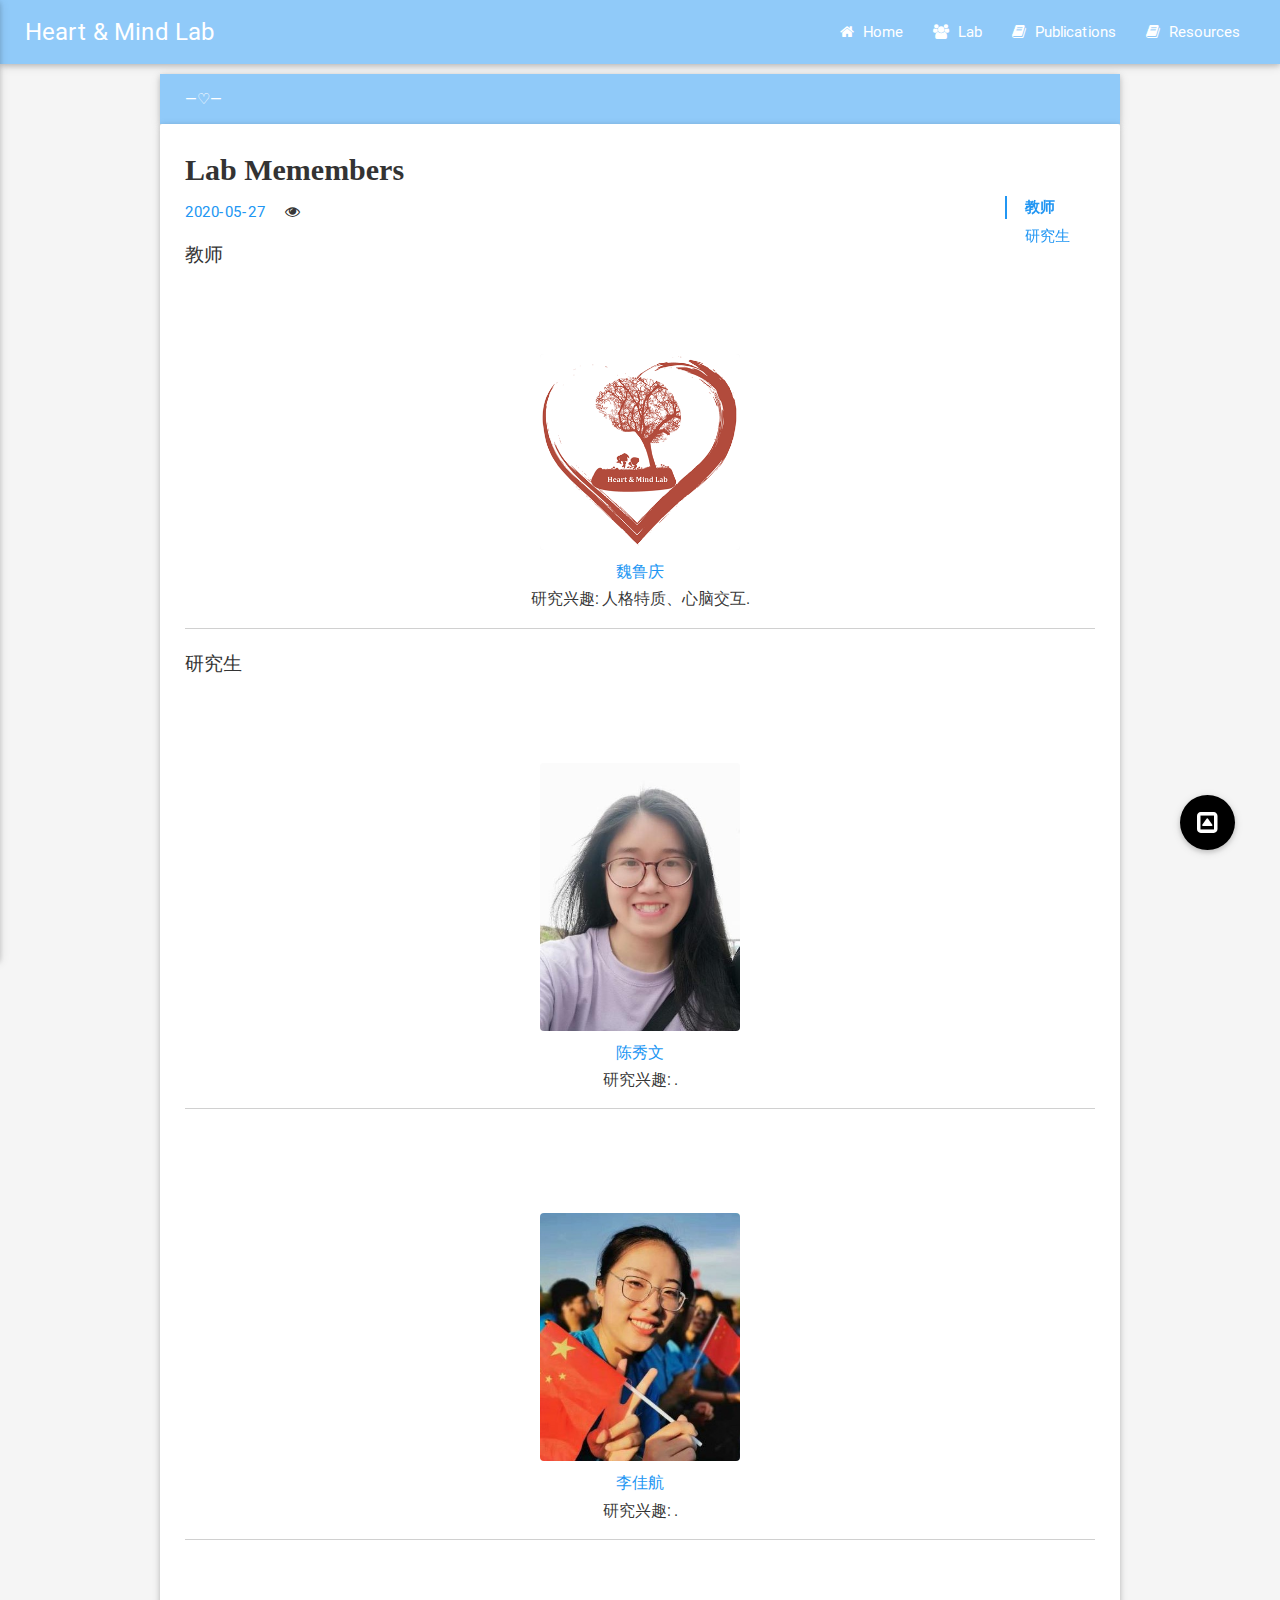
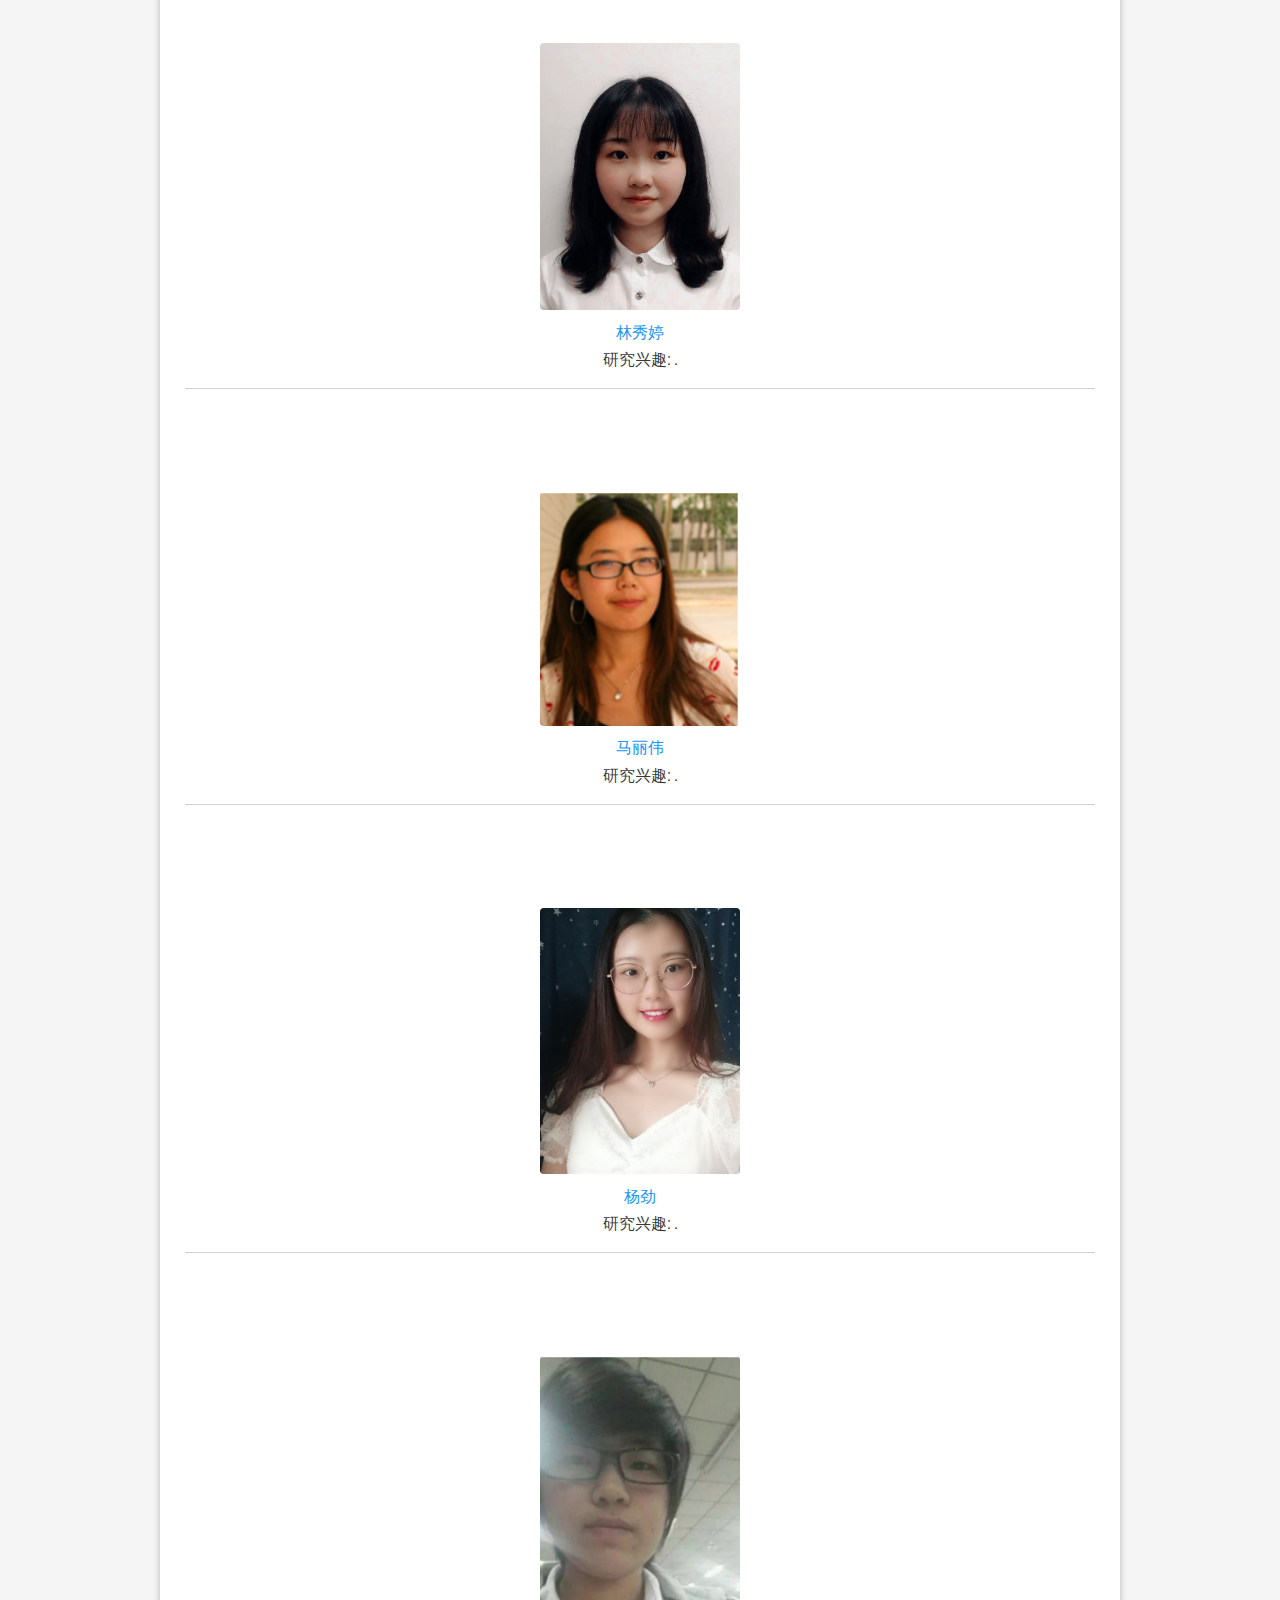
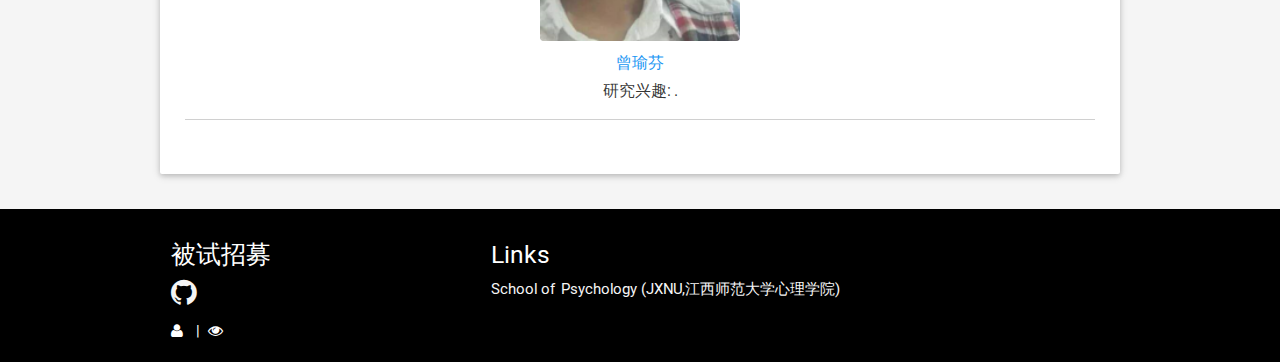
==== Lab/index.html @ 05cbef1d "Site updated: 2020-05-27 17:45:46" ====
<!DOCTYPE HTML>
<html>
<head><meta name="generator" content="Hexo 3.8.0">
    <meta charset="utf-8">
    <meta http-equiv="X-UA-Compatible" content="chrome=1">
    <meta name="viewport" content="width=device-width, initial-scale=1, maximum-scale=1, user-scalable=no">

    

    <title>Lab Memembers | Brain–Heart Interaction</title>
    <meta name="author" content="Luqing Wei">
    
    <meta name="description" content="JXNU">
    
    
  <meta name="viewport" content="width=device-width, initial-scale=1, maximum-scale=1">

    <meta property="og:title" content="Lab Memembers">
    <meta property="og:site_name" content="Heart &amp; Mind Lab">

    
    <meta property="og:image" content="">
    

    <link rel="icon" type="image/png" href="/favicon.png">
    <link rel="alternate" href="/atom.xml" title="Heart &amp; Mind Lab" type="application/atom+xml">
    <link rel="stylesheet" href="/css/lib/materialize.min.css">
    <link rel="stylesheet" href="/css/lib/font-awesome.min.css">
    <link rel="stylesheet" href="/css/style.css" media="screen" type="text/css">

    
        <link rel="stylesheet" href="/css/lib/prettify-tomorrow-night-eighties.css" type="text/css">
    
    <!--[if lt IE 9]><script src="//html5shiv.googlecode.com/svn/trunk/html5.js"></script><![endif]-->
</head>
</html>

<body>
    <img src="/weixin_favicon.png" style="position: absolute; left: -9999px; opacity: 0; filter: alpha(opacity=0);">

    <nav class="blue lighten-3">
    <div class="nav-wrapper">
        <a href="#" data-activates="main-menu" class="button-collapse">
            <i class="fa fa-navicon"></i>
        </a>
        <div class="">
            <a href="/" class="brand-logo hide-on-med-and-down">Heart &amp; Mind Lab</a>
            <ul class="right hide-on-med-and-down">
                
                    <li>
                        <a class="menu-home " href="/">
                            <i class="fa fa-home "></i>
                            
                            Home
                        </a>
                    </li>
                
                    <li>
                        <a class="menu-Lab " href="/Lab">
                            <i class="fa fa-users "></i>
                            
                            Lab
                        </a>
                    </li>
                
                    <li>
                        <a class="menu-Publications " href="/Publications">
                            <i class="fa fa-book "></i>
                            
                            Publications
                        </a>
                    </li>
                
                    <li>
                        <a class="menu-Resources " href="/Resources">
                            <i class="fa fa-book "></i>
                            
                            Resources
                        </a>
                    </li>
                
            </ul>
            <div>
    <ul class="side-nav black darken-1" id="main-menu">
        
        <li class="side-user">
            <div class="row">
                <div class="col s4 no-padding">
                    <img class="avatar-image circle responsive-img" src="/images/heartmindlab2.png" alt="User Avatar">
                </div>
                <div class="info col s8 valign-wrapper no-padding">
                    <div class="valign">
                        <p class="name">Luqing Wei</p>
                        <p class="desc">Ph.D.</p>
                    </div>
                </div>
            </div>
        </li>
        

        
            <li class="no-padding">
                <a class="waves-effect menu-home " href="/">
                    <i class="fa fa-home "></i>
                    
                    Home
                </a>
            </li>
        
            <li class="no-padding">
                <a class="waves-effect menu-Lab " href="/Lab">
                    <i class="fa fa-users "></i>
                    
                    Lab
                </a>
            </li>
        
            <li class="no-padding">
                <a class="waves-effect menu-Publications " href="/Publications">
                    <i class="fa fa-book "></i>
                    
                    Publications
                </a>
            </li>
        
            <li class="no-padding">
                <a class="waves-effect menu-Resources " href="/Resources">
                    <i class="fa fa-book "></i>
                    
                    Resources
                </a>
            </li>
        
    </ul>

    <ul class="side-nav black darken-1" id="category-menu">
    

            

    </ul>
</div>

        </div>
    </div>
</nav>

<div id="search" class="modal search-modal">
    <div class="row">
        <div class="input-field col s12">
              <input id="search-input" type="text">
              <label for="search-input">Search</label>
        </div>

    </div>
    <div id="search-result" class="search-result col s12">

    </div>
</div>


    <main>
        <div class="container main-container">
    <nav class="page-nav hide-on-small-only">
    <div class="nav-wrapper blue lighten-3">
        <span class="breadcrumb">—♡—</span>
        
            

        

        
    </div>
</nav>

<article>
    <div class="card">
        <div class="card-content">
            

            <div class="article-title">
                
    
        <h1>Lab Memembers</h1>
    


            </div>
            <time class="blue-link-context" datetime="2020-05-27T09:44:11.994Z"><a href="/Lab/index.html">2020-05-27</a></time>

            <span id="busuanzi_container_page_pv" class="read-times-container">
    <i class="fa fa-eye"></i>
    <span id="busuanzi_value_page_pv"></span>
</span>

            

            <div class="toc blue-link-context hide-on-med-and-down">
    <ol class="section table-of-contents"><li class="section table-of-contents-item section table-of-contents-level-3"><a class="section table-of-contents-link" href="#教师"><span class="section table-of-contents-text">教师</span></a></li><li class="section table-of-contents-item section table-of-contents-level-3"><a class="section table-of-contents-link" href="#研究生"><span class="section table-of-contents-text">研究生</span></a></li></ol>
</div>


            <div class="entry blue-link-context">
                <h3 id="教师"><a href="#教师" class="headerlink" title="教师"></a>教师</h3><table cellpadding="110" width="110"><br>        <td bgcolor="#FFFFFF"><center><img src="/images/heartmindlab2.png" width="200px" hspace="0" hight="0"><a href="/Lab/LuqingWei.html">魏鲁庆</a><br>研究兴趣: 人格特质、心脑交互. </center>         </td><br></table>

<h3 id="研究生"><a href="#研究生" class="headerlink" title="研究生"></a>研究生</h3><table><br>        <td bgcolor="#FFFFFF"><center><img src="/images/XiuwenChen.jpg" width="200px" hspace="0" hight="1"><a href="/Lab/XiuwenChen.html">陈秀文</a><br>研究兴趣: . </center>         </td><br></table>

<table><br>        <td bgcolor="#FFFFFF"><center><img src="/images/JiahangLi.jpg" width="200px"><a href="/Lab/JiahangLi.html">李佳航</a><br>研究兴趣: .  </center>   </td><br></table>


<table><br>        <td bgcolor="#FFFFFF"><center><img src="/images/XiutingLin.jpg" width="200px"><a href="/Lab/XiutingLin.html">林秀婷</a><br>研究兴趣: .   </center>   </td><br></table>


<table><br>        <td bgcolor="#FFFFFF"><center><img src="/images/LiweiMa.png" width="200px"><a href="/Lab/LiweiMa.html">马丽伟</a><br>研究兴趣: .  </center>   </td><br></table>


<table><br>        <td bgcolor="#FFFFFF"><center><img src="/images/JingYang.jpg" width="200px"><a href="/Lab/JingYang.html">杨劲</a><br>研究兴趣: .  </center>   </td><br></table>




<table><br>        <td bgcolor="#FFFFFF"><center><img src="/images/YufenZeng.png" width="200px"><a href="/Lab/YufenZeng.html">曾瑜芬</a><br>研究兴趣: .  </center>   </td><br></table>


<style> 
img {border:0px; margin:0px 0px; padding:0px 0px;} 
</style> 


                



            </div>
			
        </div>
    </div>
</article>






</div>

        <div class="fixed-action-btn float-sitemap">
    <a class="btn-floating btn-large black">
      <i class="fa fa-caret-square-o-up"></i>
    </a>
    <ul>
      <li><a class="btn-return-top btn-floating waves-effect blue" title="Return to top"><i class="fa fa-arrow-circle-o-up"></i></a></li>
      <li><a class="btn-floating waves-effect button-collapse grey darken-1" data-activates="main-menu" title="menu"><i class="fa fa-navicon"></i></a></li>
    </ul>
  </div>

    </main>
    <footer class="page-footer black darken-1">
    
    <div class="container">
        <div class="row">
            
            <div class="social-group col m4 s12">
                <h5 class="white-text">被试招募</h5>
                
                    <a class="social-link" href="https://github.com/heartmindlab" target="_blank">
                        <i class="fa fa-2x fa-github"></i>
                    </a>
                
                <div class="site-visitors-container white-text">
                    <span>
                        <i class="fa fa-user"></i>
                        <span class="busuanzi-value" id="busuanzi_value_site_uv"></span>
                    </span>
                    <span>&nbsp;|&nbsp;</span>
                    <span>
                        <i class="fa fa-eye"></i>
                        <span class="busuanzi-value" id="busuanzi_value_site_pv"></span>
                    </span>
                </div>
            </div>
            

            
            <div class="col m8 s12">
                <h5 class="white-text">Links</h5>
                
                    <a class="social-link" href="http://psych.jxnu.edu.cn" target="_blank">School of Psychology (JXNU,江西师范大学心理学院)</a>
                
            </div>
            
        </div>
    </div>
    

</footer>

    <noscript>
    <div class="noscript">
        <p class="center-align">当前网速较慢或者你使用的浏览器不支持博客特定功能，请尝试刷新或换用Chrome、Firefox等现代浏览器</p>
    </div>
</noscript>
<div class="noscript">
    <p class="center-align">当前网速较慢或者你使用的浏览器不支持博客特定功能，请尝试刷新或换用Chrome、Firefox等现代浏览器</p>
</div>


<script src="/js/jquery.min.js"></script>
<script src="/js/materialize.min.js"></script>
<script async src="//dn-lbstatics.qbox.me/busuanzi/2.3/busuanzi.pure.mini.js">
</script>

<script>
    (function($) {
        $(document).ready(function() {
            // 隐藏禁用javascript（针对微信内置浏览器）的提示
            $('.noscript').hide();

            // 图片缩放效果
            var $imgs = $('img').not('.slider-image').not('.avatar-image').not('.carousel-image').not('.card-cover-image').not('.qrcode');

            // 给图片加上点击放大效果（materialbox插件）
            $imgs.addClass('materialboxed').each(function(i, el) {
                $(this).attr('data-caption', $(this).attr('alt') || ' ');
            }).materialbox();

            // 优化表格的显示
            $('table').each(function() {
                var $table = $(this);
                // 除去多行代码的情况
                if ($table.find('pre').length == 0) {
                    $table.addClass('responsive-table striped bordered');
                }
            });

            // 首页幻灯片
            $('.slider').slider({indicators: true, full_width: true, interval: 8000});

            $(".button-collapse").sideNav();
            $(".category-menu").sideNav();

            // 针对gallery post
            $('.carousel').carousel({full_width: true});
            $('.carousel-control.prev').click(function() {
                $('.carousel').carousel('prev');
            });
            $('.carousel-control.next').click(function() {
                $('.carousel').carousel('next');
            });

            // 文章目录
            $('article').not('.simple-article').find('h1').add('h2').add('h3').add('h4').add('h5').add('h6').scrollSpy();

            // 目录随屏幕滚动（防止目录过长越过footer）
            var $toc = $('.toc');
            var scrollTargetTop = 0;
            $(window).scroll(function() {
                var $activeLink = $toc.find('a.active.section');
                if ($(window).scrollTop() < 100) {
                    scrollTargetTop = 0;
                } else {
                    if ($activeLink[0]) {
                        scrollTargetTop = $activeLink.offset().top - $toc.offset().top;
                    }
                }
                $toc.css('top', '-' + scrollTargetTop + 'px');
            });

            // 修正文章目录的left-border颜色
            var color = $('.table-of-contents-text').css('color');
            $('.table-of-contents-link').css('border-left-color', color);

            // 针对移动端做的优化：FAB按钮点击一下收回
            if (/Android|webOS|iPhone|iPad|iPod|BlackBerry|IEMobile|Opera Mini/i.test(navigator.userAgent)) {
                $('.fixed-action-btn').addClass('click-to-toggle');
            }
            // 回到顶部
            $('.btn-return-top').click(function() {
                $('body, html').animate({
                    scrollTop: 0
                }, 500);
            });

            // 重置读书页面的Tab标签页的颜色
            $('li.tab a').hover(function() {
                $(this).toggleClass('text-lighten-4');
            });
            $('.indicator').addClass('yellow lighten-2');

            

            // 搜索功能
            $('.modal-trigger').leanModal({
                // 打开搜索框时自动聚焦
                ready: function() {
                    if ($('#search').is(":visible")) {
                        $('#search-input').focus();
                    }
                }
            });
            var searchXml = "search.xml";
            if (searchXml.length == 0) {
             	searchXml = "search.xml";
            }
            var searchPath = "/" + searchXml;
            initSearch(searchPath, 'search-input', 'search-result');
        });

        // 初始化搜索与匹配函数
        var initSearch = function(path, search_id, content_id) {
            'use strict';
            $.ajax({
                url: path,
                dataType: "xml",
                success: function(xmlResponse) {
                    // get the contents from search data
                    var datas = $("entry", xmlResponse).map(function() {
                        return {
                            title: $("title", this).text(),
                            content: $("content", this).text(),
                            url: $("url", this).text()
                        };
                    }).get();
                    var $input = document.getElementById(search_id);
                    var $resultContent = document.getElementById(content_id);
                    $input.addEventListener('input', function() {
                        var str = '<ul class=\"search-result-list\">';
                        var keywords = this.value.trim().toLowerCase().split(/[\s\-]+/);
                        $resultContent.innerHTML = "";
                        if (this.value.trim().length <= 0) {
                            return;
                        }
                        // perform local searching
                        datas.forEach(function(data) {
                            var isMatch = true;
                            var content_index = [];
                            var data_title = data.title.trim().toLowerCase();
                            var data_content = data.content.trim().replace(/<[^>]+>/g, "").toLowerCase();
                            var data_url = data.url;
                            var index_title = -1;
                            var index_content = -1;
                            var first_occur = -1;
                            // only match artiles with not empty titles and contents
                            if (data_title != '' && data_content != '') {
                                keywords.forEach(function(keyword, i) {
                                    index_title = data_title.indexOf(keyword);
                                    index_content = data_content.indexOf(keyword);
                                    if (index_title < 0 && index_content < 0) {
                                        isMatch = false;
                                    } else {
                                        if (index_content < 0) {
                                            index_content = 0;
                                        }
                                        if (i == 0) {
                                            first_occur = index_content;
                                        }
                                    }
                                });
                            }
                            // show search results
                            if (isMatch) {
                                keywords.forEach(function(keyword) {
                                    var regS = new RegExp(keyword, "gi");
                                    data_title = data_title.replace(regS, "<span class=\"search-keyword blue lighten-2\">" + keyword + "</span>");
                                });

                                str += "<li><a href='" + data_url + "' class='search-result-title'>" + data_title + "</a>";
                                var content = data.content.trim().replace(/<[^>]+>/g, "");
                                if (first_occur >= 0) {
                                    // cut out 100 characters
                                    var start = first_occur - 20;
                                    var end = first_occur + 80;
                                    if (start < 0) {
                                        start = 0;
                                    }
                                    if (start == 0) {
                                        end = 100;
                                    }
                                    if (end > content.length) {
                                        end = content.length;
                                    }
                                    var match_content = content.substring(start, end);
                                    // highlight all keywords
                                    keywords.forEach(function(keyword) {
                                        var regS = new RegExp(keyword, "gi");
                                        match_content = match_content.replace(regS, "<span class=\"search-keyword blue lighten-2\">" + keyword + "</span>");
                                    });

                                    str += "<p class=\"search-result\">..." + match_content + "...</p>"
                                }
                                str += "</li>";
                            }
                        });
                        str += "</ul>";
                        $resultContent.innerHTML = str;
                    });
                }
            });
        }
    })(jQuery);
</script>


<script src="/js/prettify.js"></script>
<script type="text/javascript">
    $(document).ready(function() {
        $("pre").addClass("prettyprint");
        prettyPrint();
    });
</script>






<script type="text/x-mathjax-config">
MathJax.Hub.Config({
  tex2jax: {inlineMath: [['$','$'], ['\\(','\\)']]}
});
</script>
<script type="text/javascript" async src="//cdn.mathjax.org/mathjax/latest/MathJax.js?config=TeX-MML-AM_CHTML">
</script>



</body>
</html>
---- css/style.css ----
@font-face {
    font-family: 'Material Icons';
    font-style: normal;
    font-weight: 400;
    src: url(/css/fonts/MaterialIcons-Regular.eot); /* For IE6-8 */
    src: local('Material Icons'),
        local('MaterialIcons-Regular'),
        url(/css/fonts/MaterialIcons-Regular.woff2) format('woff2'),
        url(/css/fonts/MaterialIcons-Regular.woff) format('woff'),
        url(/css/fonts/MaterialIcons-Regular.ttf) format('truetype');
}

.material-icons {
    font-family: 'Material Icons';
    font-weight: normal;
    font-style: normal;
    font-size: 24px;  /* Preferred icon size */
    display: inline-block;
    width: 1em;
    height: 1em;
    line-height: 1;
    text-transform: none;
    letter-spacing: normal;
    word-wrap: normal;
    white-space: nowrap;
    direction: ltr;

    /* Support for all WebKit browsers. */
    -webkit-font-smoothing: antialiased;
    /* Support for Safari and Chrome. */
    text-rendering: optimizeLegibility;

    /* Support for Firefox. */
    -moz-osx-font-smoothing: grayscale;

    /* Support for IE. */
    font-feature-settings: 'liga';
}

html {
  color: rgba(0,0,0,0.8);
}
.container {
  width: 75%;
}
@media (max-width: 767px) {
  .container {
    width: 90%;
  }
}
.container .row {
  margin-left: auto;
  margin-right: auto;
}
@media (max-width: 767px) {
  .container.main-container {
    width: 100%;
  }
}
ul,
ol {
  padding-left: 20px;
}
ul.tabs,
ol.tabs {
  padding-left: 0;
}
ul,
ul li {
  list-style-type: disc;
  word-break: break-word;
}
nav ul,
.fixed-action-btn ul {
  padding-left: 0;
}
nav li,
.fixed-action-btn li {
  list-style-type: none;
}
ul.pagination,
ul.collapsible,
ul.indicators {
  padding-left: 0;
}
ul.pagination li,
ul.collapsible li,
ul.indicators li {
  list-style-type: none;
}
img {
  max-width: 100%;
  padding: 4px;
  background-color: #f5f5f5;
  border: 1px solid #ddd;
  border-radius: 4px;
}
strong {
  font-weight: bold;
}
blockquote {
  background-color: rgba(0,0,0,0.03);
  padding: 0.6rem 0.6rem 0.6rem 1.2rem;
}
table {
  margin-bottom: 1.5em;
}
nav ul a:hover {
  background-color: rgba(0,0,0,0);
}
nav .brand-logo {
  font-size: 1.6rem;
}
.side-nav li,
.side-nav a {
  padding: 0 15px;
}
.card {
  margin-top: 0;
}
.card.medium {
  height: 440px;
}
.card .card-content {
  padding: 25px 25px 30px;
}
@media (max-width: 767px) {
  .card .card-content {
    padding-left: 15px;
    padding-right: 15px;
  }
}
.card .card-action {
  padding-left: 25px;
  padding-right: 25px;
}
.chip {
  height: initial;
  line-height: 18px;
  padding: 4px 14px;
  color: #fff;
}
.breadcrumb {
  font-size: 1em;
}
.materialboxed {
  display: initial;
  margin-top: 10px;
  max-width: 100%;
}
.materialboxed.active {
  max-width: initial;
}
.slider .indicators {
  bottom: 0px;
  z-index: 10;
}
.main-container {
  margin-top: 10px;
}
.mt-0 {
  margin-top: 0;
}
.collection a.collection-item:not(.active):hover {
  background-color: #f5f5f5;
}
.card .card-action a:not(.btn):not(.btn-large):not(.btn-floating) {
  text-transform: initial;
}
.breadcrumb:before {
  content: "\f105";
  font-family: FontAwesome;
}
.fa {
  margin-right: 5px;
}
html,
body {
  font-family: "Roboto", "sans-serif", "微软雅黑", "Helvetica Neue";
}
body {
  background-color: #f5f5f5;
  display: -webkit-box;
  display: -moz-box;
  display: -webkit-flex;
  display: -ms-flexbox;
  display: box;
  display: flex;
  min-height: 100vh;
  -webkit-box-orient: vertical;
  -moz-box-orient: vertical;
  -o-box-orient: vertical;
  -webkit-flex-direction: column;
  -ms-flex-direction: column;
  flex-direction: column;
}
main {
  -webkit-box-flex: 1;
  -moz-box-flex: 1;
  -o-box-flex: 1;
  box-flex: 1;
  -webkit-flex: 1 0 auto;
  -ms-flex: 1 0 auto;
  flex: 1 0 auto;
}
.red-link-context a {
  color: #f44336 !important;
}
.red-link-context a:hover {
  color: #e57373 !important;
}
.pink-link-context a {
  color: #e91e63 !important;
}
.pink-link-context a:hover {
  color: #f06292 !important;
}
.purple-link-context a {
  color: #9c27b0 !important;
}
.purple-link-context a:hover {
  color: #ba68c8 !important;
}
.deep-purple-link-context a {
  color: #673ab7 !important;
}
.deep-purple-link-context a:hover {
  color: #9575cd !important;
}
.indigo-link-context a {
  color: #3f51b5 !important;
}
.indigo-link-context a:hover {
  color: #7986cb !important;
}
.blue-link-context a {
  color: #2196f3 !important;
}
.blue-link-context a:hover {
  color: #64b5f6 !important;
}
.light-blue-link-context a {
  color: #03a9f4 !important;
}
.light-blue-link-context a:hover {
  color: #4fc3f7 !important;
}
.cyan-link-context a {
  color: #00bcd4 !important;
}
.cyan-link-context a:hover {
  color: #4dd0e1 !important;
}
.teal-link-context a {
  color: #009688 !important;
}
.teal-link-context a:hover {
  color: #4db6ac !important;
}
.green-link-context a {
  color: #4caf50 !important;
}
.green-link-context a:hover {
  color: #81c784 !important;
}
.light-green-link-context a {
  color: #8bc34a !important;
}
.light-green-link-context a:hover {
  color: #aed581 !important;
}
.lime-link-context a {
  color: #cddc39 !important;
}
.lime-link-context a:hover {
  color: #dce775 !important;
}
.yellow-link-context a {
  color: #ffeb3b !important;
}
.yellow-link-context a:hover {
  color: #fff176 !important;
}
.amber-link-context a {
  color: #ffc107 !important;
}
.amber-link-context a:hover {
  color: #ffd54f !important;
}
.orange-link-context a {
  color: #ff9800 !important;
}
.orange-link-context a:hover {
  color: #ffb74d !important;
}
.deep-orange-link-context a {
  color: #ff5722 !important;
}
.deep-orange-link-context a:hover {
  color: #ff8a65 !important;
}
.brown-link-context a {
  color: #795548 !important;
}
.brown-link-context a:hover {
  color: #a1887f !important;
}
.grey-link-context a {
  color: #9e9e9e !important;
}
.grey-link-context a:hover {
  color: #e0e0e0 !important;
}
.blue-grey-link-context a {
  color: #607d8b !important;
}
.blue-grey-link-context a:hover {
  color: #90a4ae !important;
}
.nav-wrapper {
  padding: 0 25px;
}
@media (max-width: 767px) {
  .nav-wrapper {
    padding: 0 10px;
  }
}
.search-modal {
  padding: 30px 20px;
  max-height: 80%;
}
.search-modal input[type=text]:focus {
  border-bottom-color: #757575;
  -webkit-box-shadow: 0 1px 0 0 #757575;
  box-shadow: 0 1px 0 0 #757575;
}
.search-modal input[type=text]:focus+label {
  color: #212121;
}
.search-modal .search-result {
  margin-top: 5px;
  margin-bottom: 15px;
}
.simple-article {
  margin-bottom: 30px;
}
article .entry {
  margin-top: 20px;
}
article .article-title h1 {
  font-family: "微软雅黑", "sans-serif", "Helvetica Neue";
  font-size: 2em;
  font-weight: bold;
  line-height: 1.4;
  margin-top: 0;
  margin-bottom: 10px;
  color: #333;
}
article a:not(.chip) {
  color: #1976d2;
}
article a:not(.chip):hover {
  color: #42a5f5;
}
article .simple-article-title h1 {
  font-size: 1.4em;
  padding: 5px 0;
}
article .tags-row {
  margin-top: 10px;
}
article .article-tag {
  display: inline-block;
  height: 32px;
  line-height: 32px;
  padding: 0 12px;
  border-radius: 16px;
  color: #fff;
}
article header {
  border-radius: 0;
  background: none;
  position: relative;
  padding: 0;
  border-bottom: 0;
  margin-bottom: 10px;
}
article header time {
  font: 0.9em "微软雅黑", "Droid Serif", Helvetica Neue, Helvetica, Arial, sans-serif;
  margin-bottom: 5px;
  display: block;
  line-height: 1;
}
article header:hover {
  color: #069;
}
article .card-content .entry {
  font-size: 16px;
  line-height: 1.7;
}
@media (max-width: 480px) {
  article .card-content .entry {
    line-height: 1.5em;
  }
}
article .card-content .entry p {
  margin-top: 0;
  margin-bottom: 1em;
  text-align: justify;
  text-justify: inter-ideograph;
  word-break: initial;
  word-break: break-word;
}
article .card-content .entry p:last-child {
  margin-bottom: 0;
}
article .card-content .entry ul,
article .card-content .entry ol {
  margin-bottom: 1em;
}
article .card-content .entry ul ul,
article .card-content .entry ol ul,
article .card-content .entry ul ol,
article .card-content .entry ol ol {
  margin-bottom: 0;
}
article .card-content .entry h1,
article .card-content .entry h2,
article .card-content .entry h3,
article .card-content .entry h4,
article .card-content .entry h5,
article .card-content .entry h6 {
  margin-top: 0;
  margin-bottom: 0.5em;
}
article .card-content .entry h1 {
  font-size: 1.6em;
  color: #333;
}
article .card-content .entry h2 {
  font-size: 1.4em;
  color: #333;
}
article .card-content .entry h3,
article .card-content .entry h4,
article .card-content .entry h5,
article .card-content .entry h6 {
  font-size: 1.2em;
  color: #333;
}
article .card-content .entry.nstyle {
  border-radius: 0;
  padding: 0;
  background: none;
  -webkit-box-shadow: none;
  box-shadow: none;
}
article .card-content .entry iframe {
  max-width: 98%;
}
article .card-content .entry .caption {
  display: block;
  margin-top: 5px;
  color: #aaa;
  position: relative;
  font-size: 0.9em;
  padding-left: 25px;
}
article .card-content .entry .caption:before {
  content: '\f040';
  position: absolute;
  font: 1.3em font-icon;
  position: absolute;
  left: 0;
  top: 3px;
}
article .toc-wrap {
  float: right;
  -webkit-border-radius: 4px;
  border-radius: 4px;
  background: #eee;
  border: 1px solid #ddd;
  margin-left: 1.5em;
  margin-bottom: 2em;
  padding: 15px 20px;
  line-height: 1.6em;
}
article .toc-wrap >ol {
  margin-left: 0;
}
article .toc-wrap ol,
article .toc-wrap ul {
  list-style: none;
}
article .toc-title {
  font-weight: bold;
  font-size: 1.2em;
  margin-bottom: 0.6em;
  color: #2c3e50;
}
article .toc-number {
  display: none;
}
article .toc-link {
  color: #0e83cd;
  text-decoration: none;
  font-size: 0.9em;
}
article .toc-link:hover {
  text-decoration: underline;
}
article .toc-child {
  margin-left: 1em;
}
a.social-link {
  display: inline-block;
  color: #f5f5f5;
  margin-right: 10px;
}
a.social-link:hover {
  color: #e0e0e0;
}
.slider-image {
  border: none;
  border-radius: 0;
  background-color: transparent;
  padding: 0;
}
.side-nav .row {
  margin-bottom: 0;
}
.side-nav .row .col {
  line-height: 100px;
}
.side-nav a {
  height: 48px;
  line-height: 48px;
  color: #fff;
}
.side-nav a i {
  height: 48px;
  line-height: 48px;
  width: 1.5rem;
}
.side-nav li {
  line-height: 48px;
}
.side-nav li:hover,
.side-nav li:active {
  background-color: rgba(0,0,0,0.2);
}
.side-nav li:hover.side-user,
.side-nav li:active.side-user {
  background-color: transparent;
}
.side-nav .avatar-image {
  width: 50px;
  padding: 0;
  vertical-align: middle;
}
.side-nav .info {
  height: 100px;
}
.side-nav .info p {
  line-height: 24px;
  margin-top: 5px;
  margin-bottom: 0;
  text-shadow: 1px 1px 1px #444;
}
.side-nav .info .name {
  font-size: 1.2em;
}
.side-nav .info .desc {
  font-size: 0.9em;
}
.side-nav li.side-user {
  height: 100px;
  -webkit-background-size: cover;
  -moz-background-size: cover;
  -o-background-size: cover;
  -webkit-background-size: cover;
  -moz-background-size: cover;
  background-size: cover;
}
.side-nav .collapse-level-0 {
  padding-left: 15px;
}
.side-nav .collapse-level-1 {
  padding-left: 30px;
}
.side-nav .collapse-level-2 {
  padding-left: 45px;
}
.side-nav .collapse-space {
  margin-bottom: 10px;
}
#category-menu.side-nav a {
  height: 36px;
  line-height: 36px;
}
#category-menu.side-nav a i {
  height: 36px;
  line-height: 36px;
}
#category-menu.side-nav li {
  line-height: 36px;
  padding-right: 15px;
}
.toc {
  position: fixed;
  top: 0px;
  margin-top: 15%;
  left: calc(50% + 350px);
}
.toc ol {
  list-style-type: none;
  padding-left: 1em;
}
.toc .section {
  margin: 2px 0;
  padding-top: 0;
  padding-bottom: 0;
}
.toc .table-of-contents a.active {
  border-left-color: #2196f3;
  font-weight: bold;
}
.toc .table-of-contents a:hover {
  border-left-color: #2196f3;
}
.page-nav {
  height: 50px;
  line-height: 50px;
}
.float-sitemap {
  position: fixed;
  right: 45px;
  bottom: 50px;
}
@media only screen and (max-width: 600px) {
  .float-sitemap {
    right: 10px;
    bottom: 15px;
  }
}
.construction-container {
  display: inline-block;
  margin-top: 40px;
}
.construction-container .btn {
  margin-top: 20px;
}
.ds-sync input[type="checkbox"] {
  position: initial;
  visibility: initial;
}
.ds-sync input[type="checkbox"] +label:before {
  display: none;
}
article .gallery .control {
  opacity: 0;
  -ms-filter: "progid:DXImageTransform.Microsoft.Alpha(Opacity=0)";
  filter: alpha(opacity=0);
  -webkit-transition: 0.3s;
  -moz-transition: 0.3s;
  -o-transition: 0.3s;
  -ms-transition: 0.3s;
  transition: 0.3s;
}
article .gallery:hover .control {
  opacity: 1;
  -ms-filter: none;
  filter: none;
  -ms-filter: none;
  filter: none;
}
article .gallery .prev,
article .gallery .next {
  position: absolute;
  top: 0;
  width: 50%;
  height: 100%;
  cursor: pointer;
}
article .gallery .prev:before,
article .gallery .next:before {
  position: absolute;
  font: 24px/1 FontAwesome;
  text-align: center;
  width: 24px;
  text-shadow: 0 0 15px rgba(0,0,0,0.5);
  color: #fff;
  margin-top: -12px;
  top: 50%;
}
article .gallery .prev {
  left: 0;
}
article .gallery .prev:before {
  content: '\f053';
  left: 10px;
}
article .gallery .next {
  right: 0;
}
article .gallery .next:before {
  content: '\f054';
  right: 10px;
}
.noscript {
  background: rgba(0,0,0,0.5);
  position: fixed;
  left: 0;
  top: 0;
  width: 100%;
  z-index: 9999;
  -webkit-animation-duration: 6s;
  -moz-animation-duration: 6s;
  -o-animation-duration: 6s;
  -ms-animation-duration: 6s;
  animation-duration: 6s;
  -webkit-animation-name: noscript-slide;
  -moz-animation-name: noscript-slide;
  -o-animation-name: noscript-slide;
  -ms-animation-name: noscript-slide;
  animation-name: noscript-slide;
}
.noscript p {
  margin: 0;
  padding: 0 30px;
  color: #fff;
}
.read-times-container {
  margin-left: 15px;
}
.read-times-container .fa {
  margin-right: 0;
}
.site-visitors-container {
  margin-top: 10px;
}
@-moz-keyframes noscript-slide {
  0% {
    top: -100px;
  }
  50% {
    top: -100px;
  }
  100% {
    top: 0;
  }
}
@-webkit-keyframes noscript-slide {
  0% {
    top: -100px;
  }
  50% {
    top: -100px;
  }
  100% {
    top: 0;
  }
}
@-o-keyframes noscript-slide {
  0% {
    top: -100px;
  }
  50% {
    top: -100px;
  }
  100% {
    top: 0;
  }
}
@keyframes noscript-slide {
  0% {
    top: -100px;
  }
  50% {
    top: -100px;
  }
  100% {
    top: 0;
  }
}
article pre {
  padding: 10px 16px;
}
article .line:after {
  content: '';
  display: inline-block;
}
article code,
article pre {
  font-family: Consolas, "微软雅黑", Monaco, Menlo, Courier New, monospace;
  color: #333;
  font-size: 1em;
}
article p code,
article li code {
  margin: 0 3px;
  padding: 0 5px;
  border-radius: 5px;
  border: 1px solid #e0e0e0;
  color: #212121;
  background-color: #eee;
}
pre .keyword {
  color: #859900;
}
pre .tag {
  color: #f8f8f2;
}
pre .comment,
pre .template_comment,
pre .diff .header,
pre .doctype,
pre .pi,
pre .lisp .string,
pre .javadoc {
  color: #75715c;
  font-style: italic;
}
pre .doctype {
  color: #268bd2;
}
pre .keyword,
pre .winutils,
pre .method,
pre .addition,
pre .css .tag,
pre .request,
pre .status,
pre .nginx .title {
  color: #66d9ef;
}
pre .number,
pre .command,
pre .phpdoc,
pre .tex .formula,
pre .regexp,
pre .hexcolor {
  color: #ae81fc;
}
pre .string,
pre .tag .value {
  color: #e6db6e;
}
pre .title,
pre .localvars,
pre .chunk,
pre .decorator,
pre .built_in,
pre .identifier,
pre .vhdl,
pre .literal,
pre .id {
  color: #f22672;
}
pre .attribute,
pre .variable,
pre .lisp .body,
pre .smalltalk .number,
pre .constant,
pre .class .title,
pre .parent,
pre .haskell .type {
  color: #a6e22e;
}
pre .preprocessor,
pre .preprocessor .keyword,
pre .shebang,
pre .symbol,
pre .symbol .string,
pre .diff .change,
pre .special,
pre .attr_selector,
pre .important,
pre .subst,
pre .cdata,
pre .clojure .title {
  color: #cb4b16;
}
pre .deletion {
  color: #dc322f;
}
figure.highlight {
  margin-left: 0;
  margin-right: 0;
  overflow: auto;
}
figure.highlight td {
  padding: 0;
}
figure.highlight pre {
  margin: 0;
  overflow: auto;
}
figure.highlight figcaption a {
  position: absolute;
  right: 25px;
}
figure.highlight .gutter {
  width: 5%;
}
.book-item {
  display: inline-block;
  position: relative;
}
.book-item img {
  padding: 0;
  -webkit-transition: all 0.3s ease-out;
  -moz-transition: all 0.3s ease-out;
  -o-transition: all 0.3s ease-out;
  -ms-transition: all 0.3s ease-out;
  transition: all 0.3s ease-out;
}
.book-item:hover img {
  -webkit-transform: scale(1.05);
  -moz-transform: scale(1.05);
  -o-transform: scale(1.05);
  -ms-transform: scale(1.05);
  transform: scale(1.05);
}
.book-item .card-content {
  padding: 15px;
}
.book-item .card-content .card-title {
  line-height: initial;
  font-size: 1.4em;
}
.book-item .card.small .card-image {
  min-height: 70%;
  max-height: 70%;
}
.book-item .card.small .card-content {
  max-height: 30%;
}
.book-item .external-link {
  font-size: 1.2em;
}
.about-page .header {
  padding: 40px 15px 30px;
}
.about-page .avatar-wrapper .avatar-image {
  width: 160px;
}
.about-page .info {
  padding: 0 20px;
}
.about-page .info p {
  line-height: 24px;
  margin-top: 25px;
  margin-bottom: 0;
  color: #fff;
  text-shadow: 1px 1px 1px #444;
}
.about-page .info .name {
  font-size: 1.8em;
}
.about-page .info .desc {
  margin-top: 15px;
  font-size: 1em;
}
.about-page .social-group {
  margin-top: 15px;
}
.about-page section {
  margin-bottom: 20px;
}
.about-page h1 {
  font-size: 1.6rem;
  margin-top: 10px;
  margin-bottom: 15px;
}
.about-page ul.skill-list,
.about-page ul.skill-list li {
  list-style-type: none;
}
.about-page ul.skill-list {
  padding-left: 0;
}
.about-page .skill-list li {
  margin-bottom: 0;
}
.about-page .split {
  margin-top: 5px;
}
.about-page .skills .fa {
  margin-right: 0;
}
.about-page .project-item {
  display: inline-block;
  width: 100%;
}
.about-page .project-item img {
  padding: 0;
}
.about-page .project-item .card-title {
  font-weight: 400;
  font-size: 20px;
  text-shadow: 1px 1px 1px #000;
  line-height: 30px;
}
.about-page .project-item .card-tag {
  position: absolute;
  top: 15px;
  right: 10px;
}
.about-page.row {
  margin-left: 0;
  margin-right: 0;
}
.about-page.row .row {
  margin-left: 0;
  margin-right: 0;
}
---- css/lib/prettify-tomorrow-night-eighties.css ----
/* Tomorrow Night Eighties Theme */
/* Original theme - https://github.com/chriskempson/tomorrow-theme */
.prettyprint {
  background: #1D1F21;
  font-family: Menlo, 'Bitstream Vera Sans Mono', 'DejaVu Sans Mono', Monaco, Consolas, monospace;
  font-size: 13px;
  line-height: 1.5;
  border: 1px solid #ccc;
  padding: 10px;
}

.pln {
  color: #cccccc;
}

@media screen {
  .str {
    color: #99cc99;
  }

  .kwd {
    color: #cc99cc;
  }

  .com {
    color: #999999;
  }

  .typ {
    color: #6699cc;
  }

  .lit {
    color: #f99157;
  }

  .pun {
    color: #cccccc;
  }

  .opn {
    color: #cccccc;
  }

  .clo {
    color: #cccccc;
  }

  .tag {
    color: #f2777a;
  }

  .atn {
    color: #f99157;
  }

  .atv {
    color: #66cccc;
  }

  .dec {
    color: #f99157;
  }

  .var {
    color: #f2777a;
  }

  .fun {
    color: #6699cc;
  }
}
@media print, projection {
  .str {
    color: #006600;
  }

  .kwd {
    color: #006;
    font-weight: bold;
  }

  .com {
    color: #600;
    font-style: italic;
  }

  .typ {
    color: #404;
    font-weight: bold;
  }

  .lit {
    color: #004444;
  }

  .pun, .opn, .clo {
    color: #444400;
  }

  .tag {
    color: #006;
    font-weight: bold;
  }

  .atn {
    color: #440044;
  }

  .atv {
    color: #006600;
  }
}
/* Specify class=linenums on a pre to get line numbering */
ol.linenums {
  margin-top: 0;
  margin-bottom: 0;
}

/* IE indents via margin-left */
li.L0,
li.L1,
li.L2,
li.L3,
li.L4,
li.L5,
li.L6,
li.L7,
li.L8,
li.L9 {
  /* */
}

/* Alternate shading for lines */
li.L1,
li.L3,
li.L5,
li.L7,
li.L9 {
  /* */
}
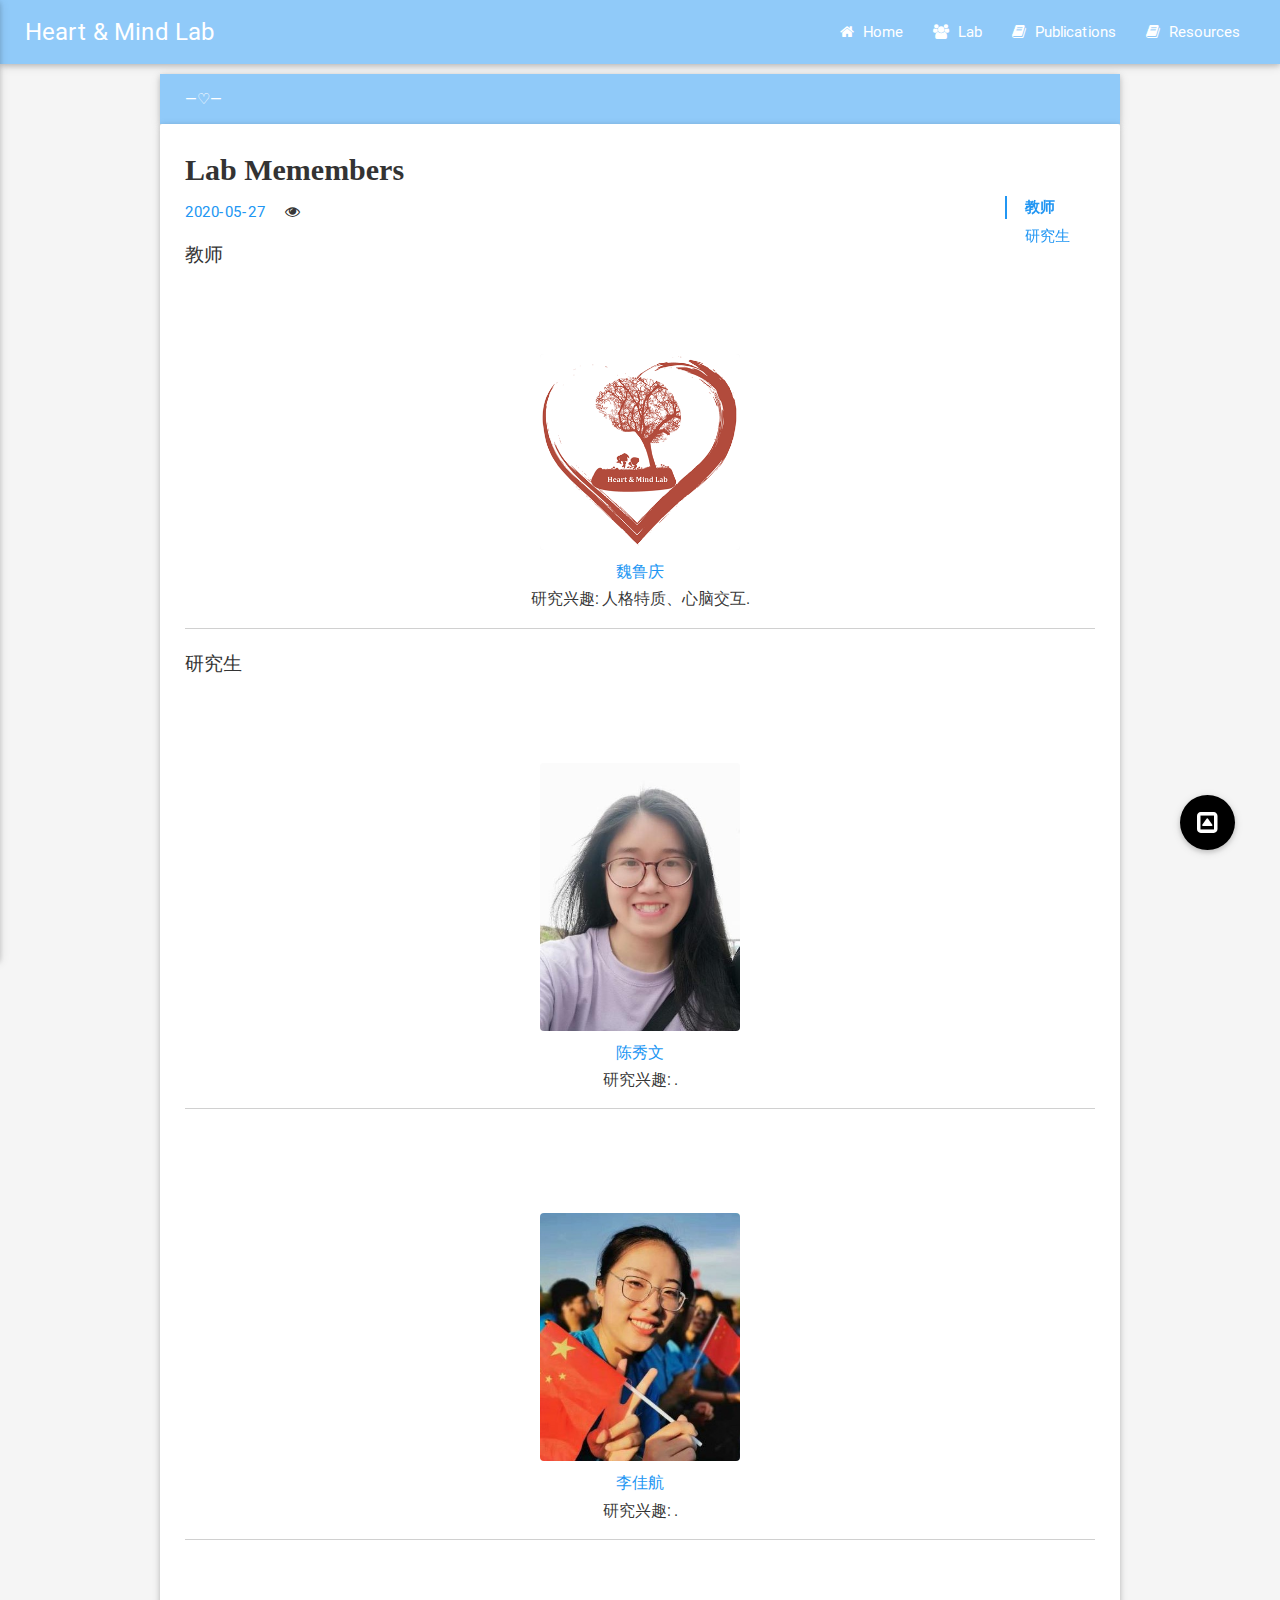
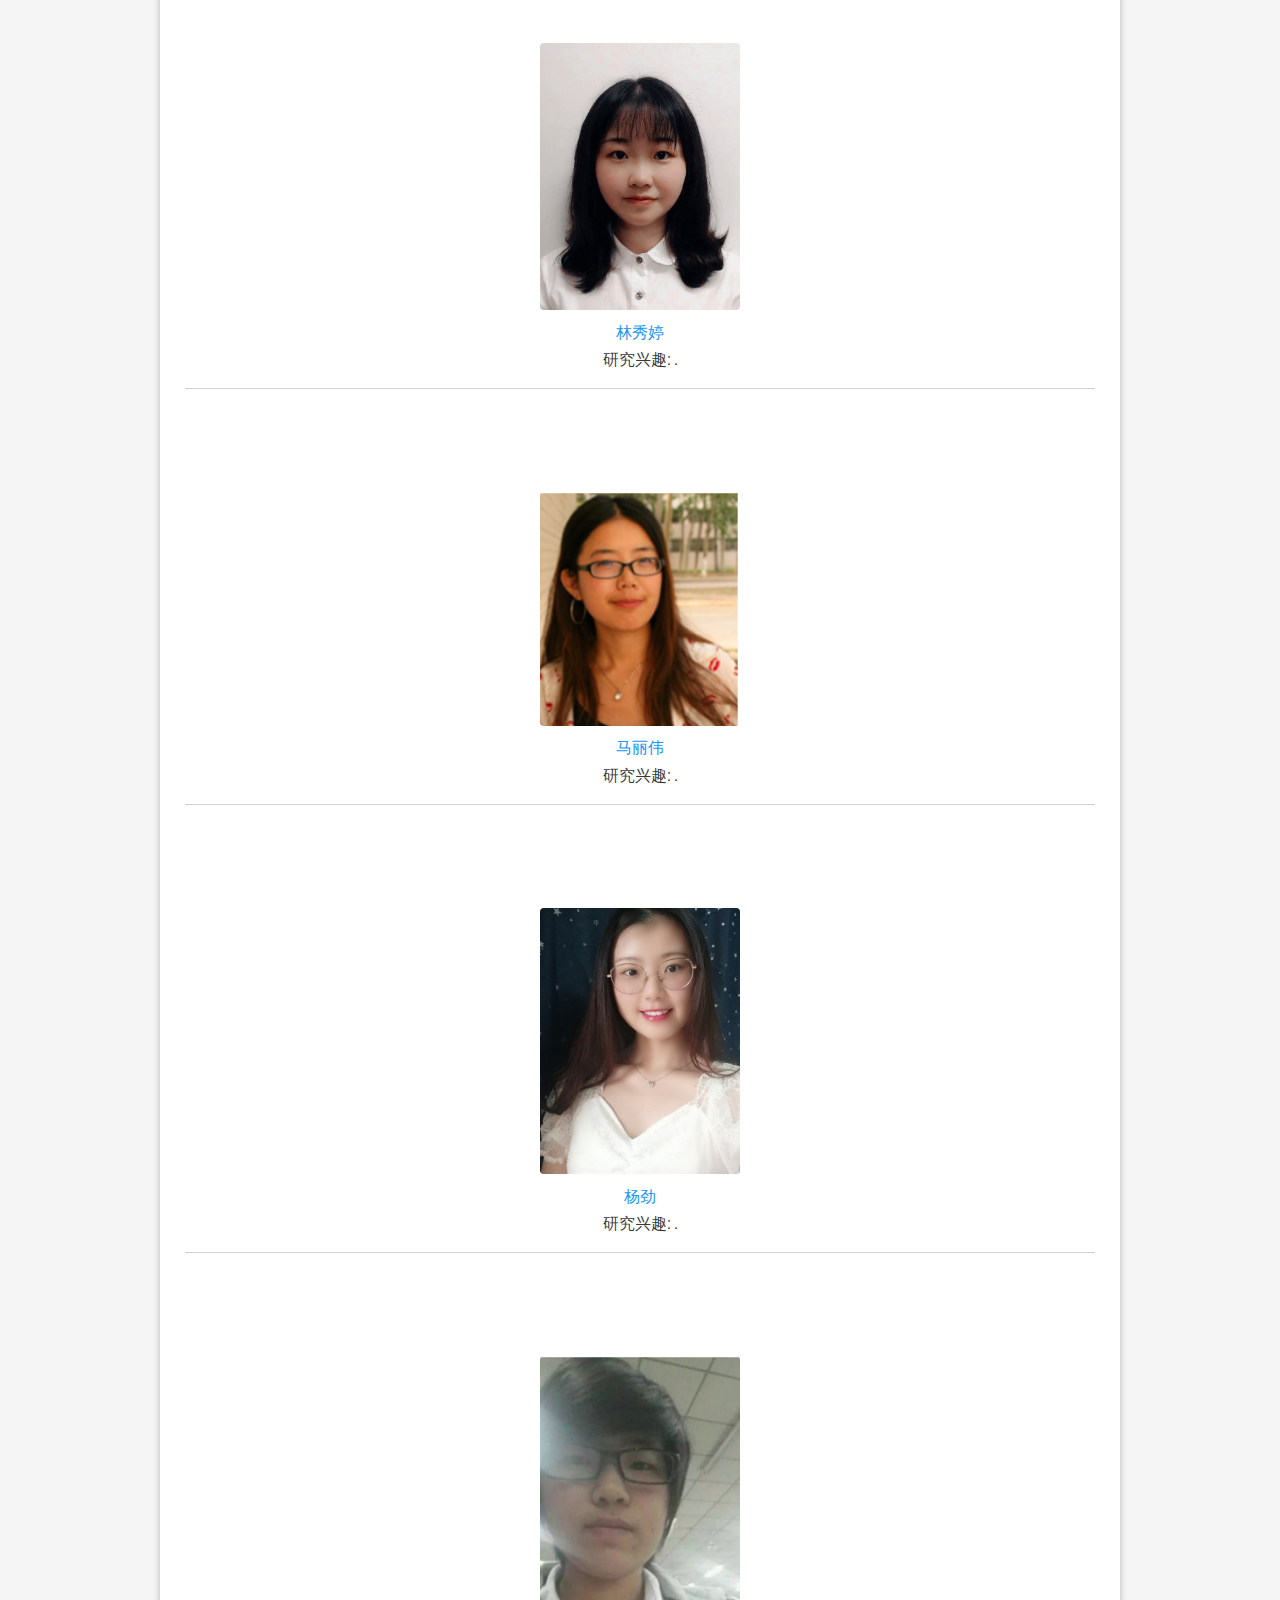
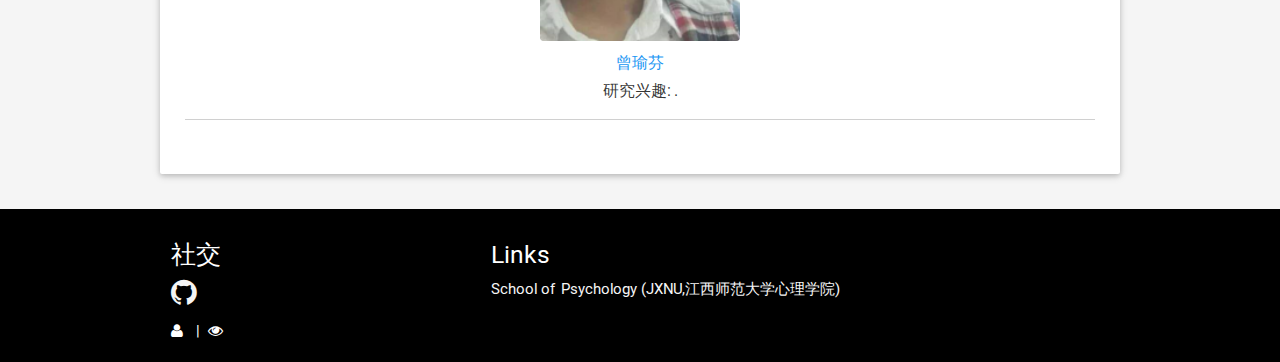
==== commit 1529b132: "Site updated: 2020-06-05 10:56:12" ====
--- a/Lab/index.html
+++ b/Lab/index.html
@@ -186,7 +186,7 @@
 
 
             </div>
-            <time class="blue-link-context" datetime="2020-05-27T09:44:11.994Z"><a href="/Lab/index.html">2020-05-27</a></time>
+            <time class="blue-link-context" datetime="2020-05-27T09:55:39.978Z"><a href="/Lab/index.html">2020-05-27</a></time>
 
             <span id="busuanzi_container_page_pv" class="read-times-container">
     <i class="fa fa-eye"></i>
@@ -203,7 +203,7 @@
             <div class="entry blue-link-context">
                 <h3 id="教师"><a href="#教师" class="headerlink" title="教师"></a>教师</h3><table cellpadding="110" width="110"><br>        <td bgcolor="#FFFFFF"><center><img src="/images/heartmindlab2.png" width="200px" hspace="0" hight="0"><a href="/Lab/LuqingWei.html">魏鲁庆</a><br>研究兴趣: 人格特质、心脑交互. </center>         </td><br></table>
 
-<h3 id="研究生"><a href="#研究生" class="headerlink" title="研究生"></a>研究生</h3><table><br>        <td bgcolor="#FFFFFF"><center><img src="/images/XiuwenChen.jpg" width="200px" hspace="0" hight="1"><a href="/Lab/XiuwenChen.html">陈秀文</a><br>研究兴趣: . </center>         </td><br></table>
+<h3 id="研究生"><a href="#研究生" class="headerlink" title="研究生"></a>研究生</h3><table width="100%" cellpadding="0" cellspacing="0" bgcolor="#FFFFFF"><br>        <td bgcolor="#FFFFFF"><center><img src="/images/XiuwenChen.jpg" width="200px" hspace="0" hight="1"><a href="/Lab/XiuwenChen.html">陈秀文</a><br>研究兴趣: . </center>         </td><br></table>
 
 <table><br>        <td bgcolor="#FFFFFF"><center><img src="/images/JiahangLi.jpg" width="200px"><a href="/Lab/JiahangLi.html">李佳航</a><br>研究兴趣: .  </center>   </td><br></table>
 
@@ -261,7 +261,7 @@
         <div class="row">
             
             <div class="social-group col m4 s12">
-                <h5 class="white-text">被试招募</h5>
+                <h5 class="white-text">社交</h5>
                 
                     <a class="social-link" href="https://github.com/heartmindlab" target="_blank">
                         <i class="fa fa-2x fa-github"></i>
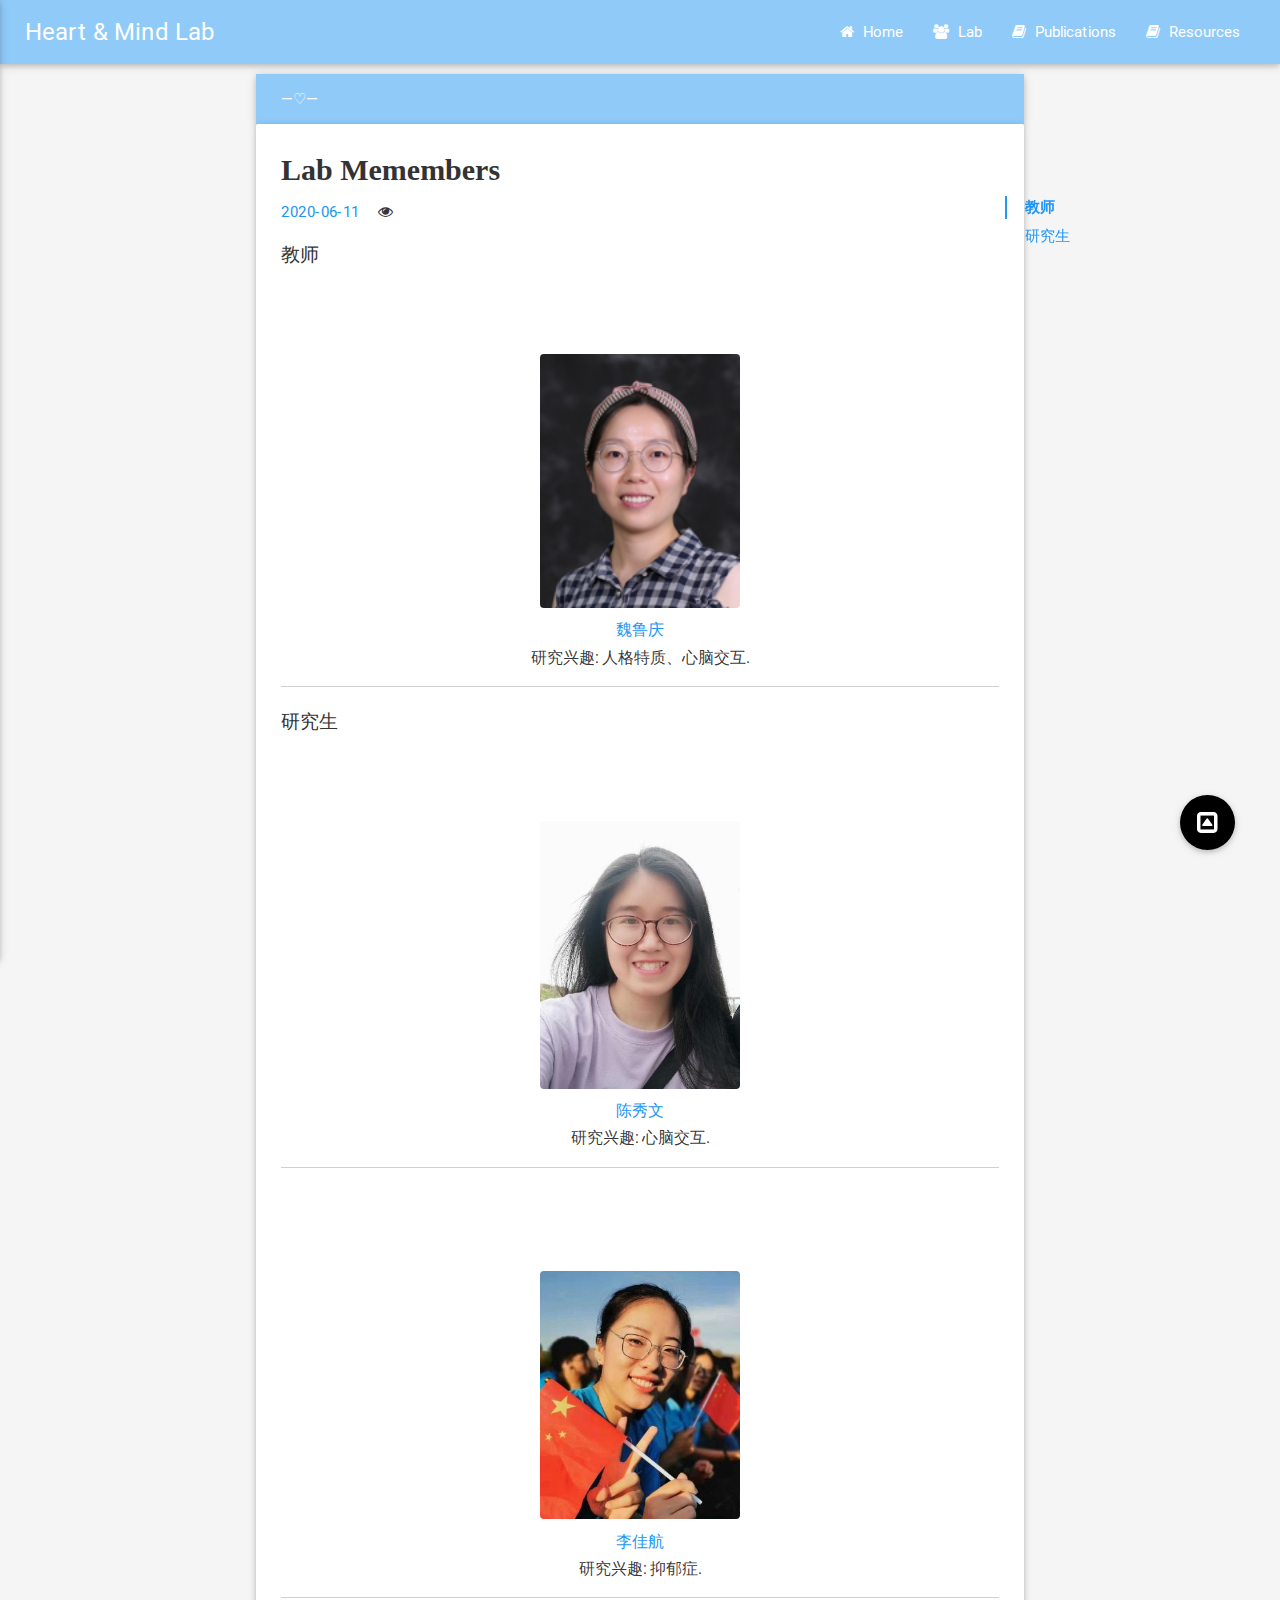
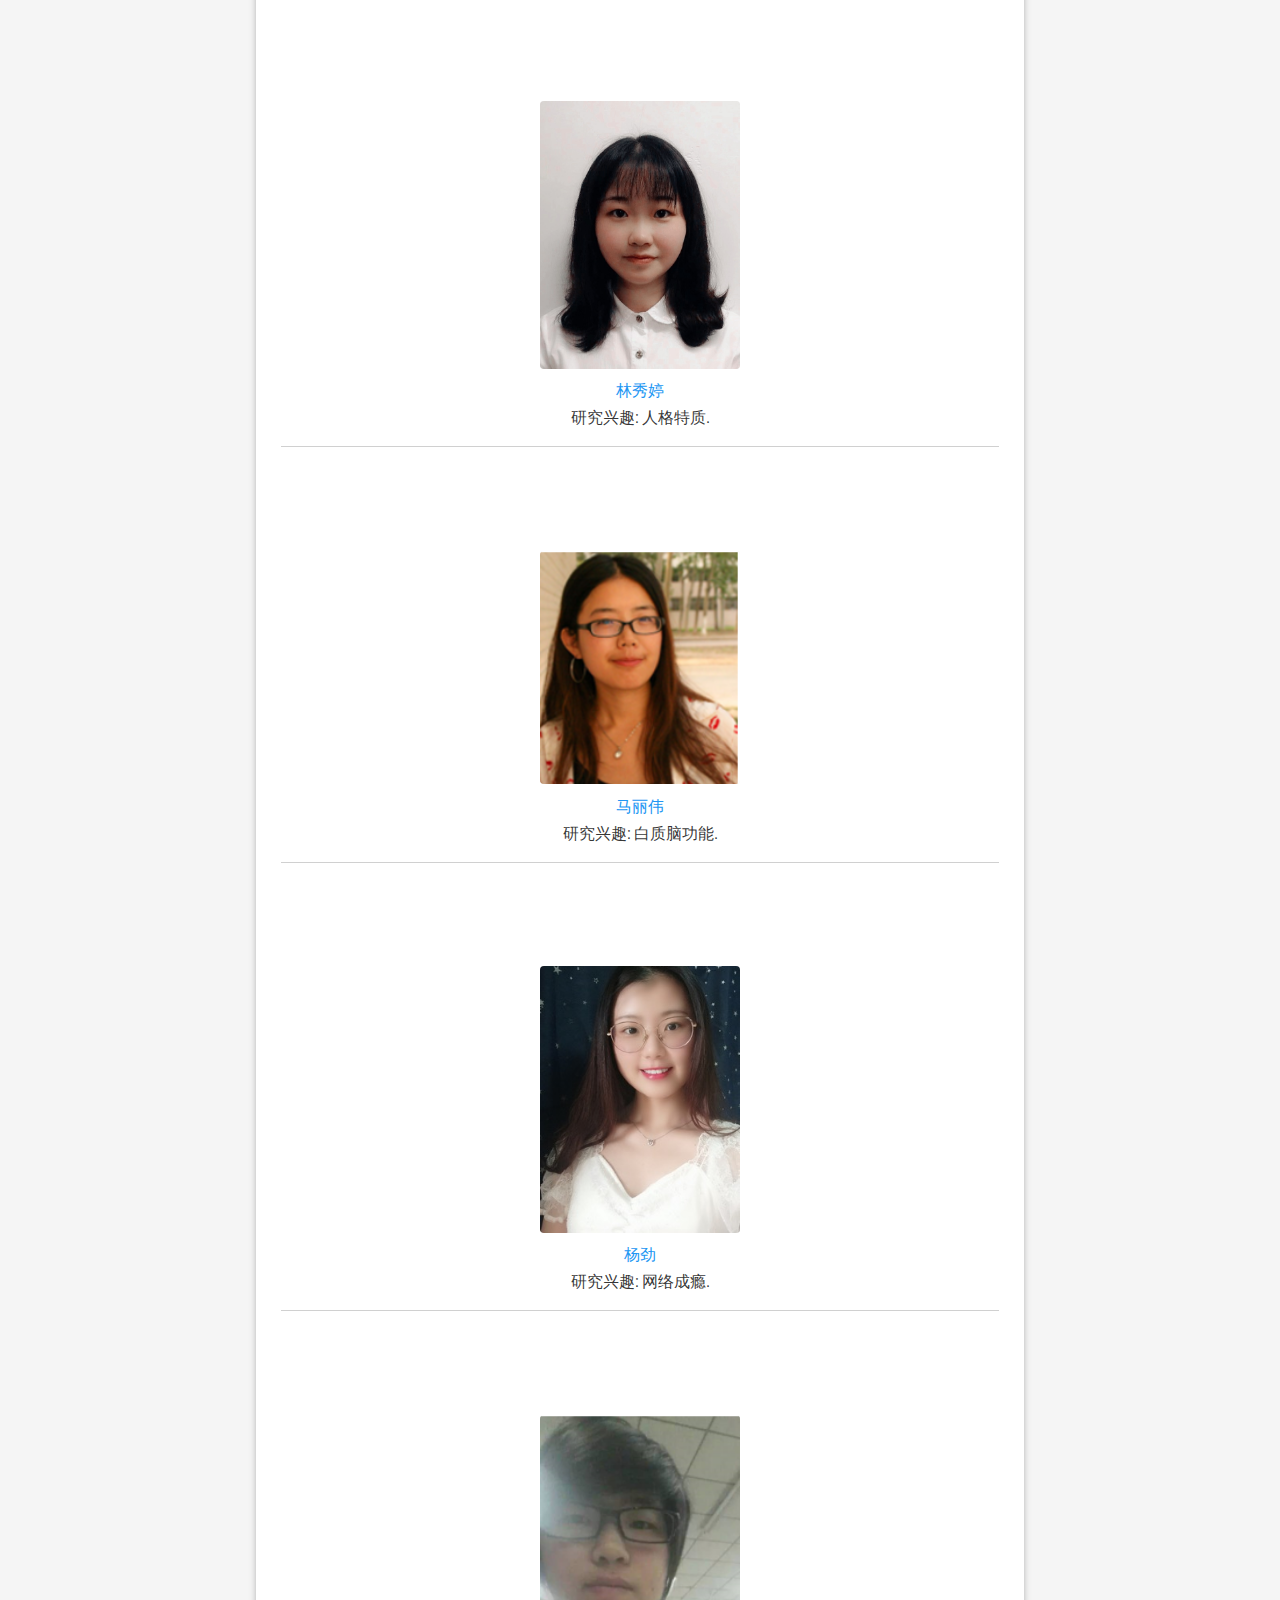
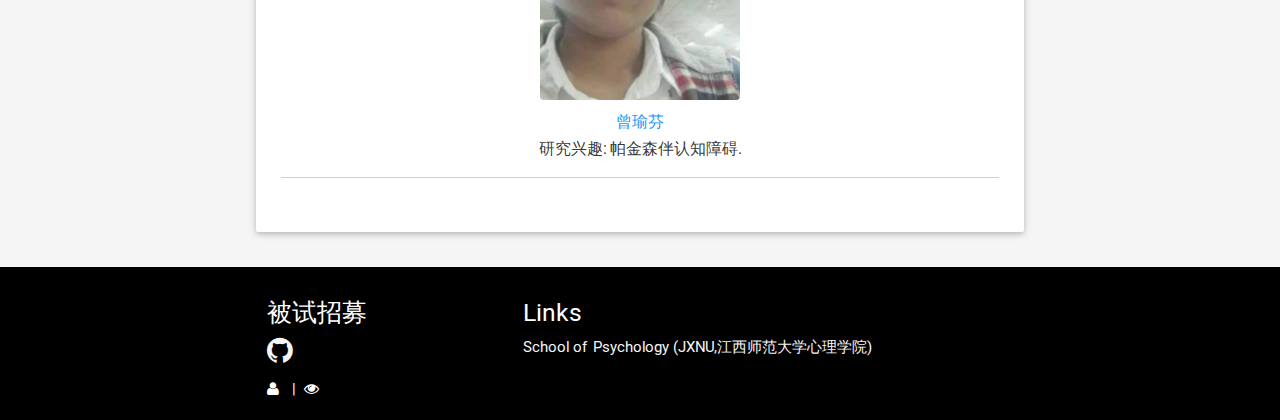
==== commit c67f220b: "Site updated: 2020-06-11 20:33:20" ====
--- a/Lab/index.html
+++ b/Lab/index.html
@@ -186,7 +186,7 @@
 
 
             </div>
-            <time class="blue-link-context" datetime="2020-05-27T09:55:39.978Z"><a href="/Lab/index.html">2020-05-27</a></time>
+            <time class="blue-link-context" datetime="2020-06-11T11:24:10.483Z"><a href="/Lab/index.html">2020-06-11</a></time>
 
             <span id="busuanzi_container_page_pv" class="read-times-container">
     <i class="fa fa-eye"></i>
@@ -201,25 +201,25 @@
 
 
             <div class="entry blue-link-context">
-                <h3 id="教师"><a href="#教师" class="headerlink" title="教师"></a>教师</h3><table cellpadding="110" width="110"><br>        <td bgcolor="#FFFFFF"><center><img src="/images/heartmindlab2.png" width="200px" hspace="0" hight="0"><a href="/Lab/LuqingWei.html">魏鲁庆</a><br>研究兴趣: 人格特质、心脑交互. </center>         </td><br></table>
-
-<h3 id="研究生"><a href="#研究生" class="headerlink" title="研究生"></a>研究生</h3><table width="100%" cellpadding="0" cellspacing="0" bgcolor="#FFFFFF"><br>        <td bgcolor="#FFFFFF"><center><img src="/images/XiuwenChen.jpg" width="200px" hspace="0" hight="1"><a href="/Lab/XiuwenChen.html">陈秀文</a><br>研究兴趣: . </center>         </td><br></table>
-
-<table><br>        <td bgcolor="#FFFFFF"><center><img src="/images/JiahangLi.jpg" width="200px"><a href="/Lab/JiahangLi.html">李佳航</a><br>研究兴趣: .  </center>   </td><br></table>
-
-
-<table><br>        <td bgcolor="#FFFFFF"><center><img src="/images/XiutingLin.jpg" width="200px"><a href="/Lab/XiutingLin.html">林秀婷</a><br>研究兴趣: .   </center>   </td><br></table>
-
-
-<table><br>        <td bgcolor="#FFFFFF"><center><img src="/images/LiweiMa.png" width="200px"><a href="/Lab/LiweiMa.html">马丽伟</a><br>研究兴趣: .  </center>   </td><br></table>
-
-
-<table><br>        <td bgcolor="#FFFFFF"><center><img src="/images/JingYang.jpg" width="200px"><a href="/Lab/JingYang.html">杨劲</a><br>研究兴趣: .  </center>   </td><br></table>
-
-
-
-
-<table><br>        <td bgcolor="#FFFFFF"><center><img src="/images/YufenZeng.png" width="200px"><a href="/Lab/YufenZeng.html">曾瑜芬</a><br>研究兴趣: .  </center>   </td><br></table>
+                <h3 id="教师"><a href="#教师" class="headerlink" title="教师"></a>教师</h3><table cellpadding="110" width="110"><br>        <td bgcolor="#FFFFFF"><center><img src="/images/weiluqing.png" width="200px" hspace="0" hight="0"><a href="/Lab/LuqingWei.html">魏鲁庆</a><br>研究兴趣: 人格特质、心脑交互. </center>         </td><br></table>
+
+<h3 id="研究生"><a href="#研究生" class="headerlink" title="研究生"></a>研究生</h3><table width="100%" cellpadding="0" cellspacing="0" bgcolor="#FFFFFF"><br>        <td bgcolor="#FFFFFF"><center><img src="/images/XiuwenChen.jpg" width="200px" hspace="0" hight="1"><a href="/Lab/XiuwenChen.html">陈秀文</a><br>研究兴趣: 心脑交互. </center>         </td><br></table>
+
+<table><br>        <td bgcolor="#FFFFFF"><center><img src="/images/JiahangLi.jpg" width="200px"><a href="/Lab/JiahangLi.html">李佳航</a><br>研究兴趣: 抑郁症.  </center>   </td><br></table>
+
+
+<table><br>        <td bgcolor="#FFFFFF"><center><img src="/images/XiutingLin.jpg" width="200px"><a href="/Lab/XiutingLin.html">林秀婷</a><br>研究兴趣: 人格特质.   </center>   </td><br></table>
+
+
+<table><br>        <td bgcolor="#FFFFFF"><center><img src="/images/LiweiMa.png" width="200px"><a href="/Lab/LiweiMa.html">马丽伟</a><br>研究兴趣: 白质脑功能.  </center>   </td><br></table>
+
+
+<table><br>        <td bgcolor="#FFFFFF"><center><img src="/images/JingYang.jpg" width="200px"><a href="/Lab/JingYang.html">杨劲</a><br>研究兴趣: 网络成瘾.  </center>   </td><br></table>
+
+
+
+
+<table><br>        <td bgcolor="#FFFFFF"><center><img src="/images/YufenZeng.png" width="200px"><a href="/Lab/YufenZeng.html">曾瑜芬</a><br>研究兴趣: 帕金森伴认知障碍.  </center>   </td><br></table>
 
 
 <style> 
@@ -261,7 +261,7 @@
         <div class="row">
             
             <div class="social-group col m4 s12">
-                <h5 class="white-text">社交</h5>
+                <h5 class="white-text">被试招募</h5>
                 
                     <a class="social-link" href="https://github.com/heartmindlab" target="_blank">
                         <i class="fa fa-2x fa-github"></i>
--- a/css/style.css
+++ b/css/style.css
@@ -41,7 +41,7 @@
   color: rgba(0,0,0,0.8);
 }
 .container {
-  width: 75%;
+  width: 60%;
 }
 @media (max-width: 767px) {
   .container {
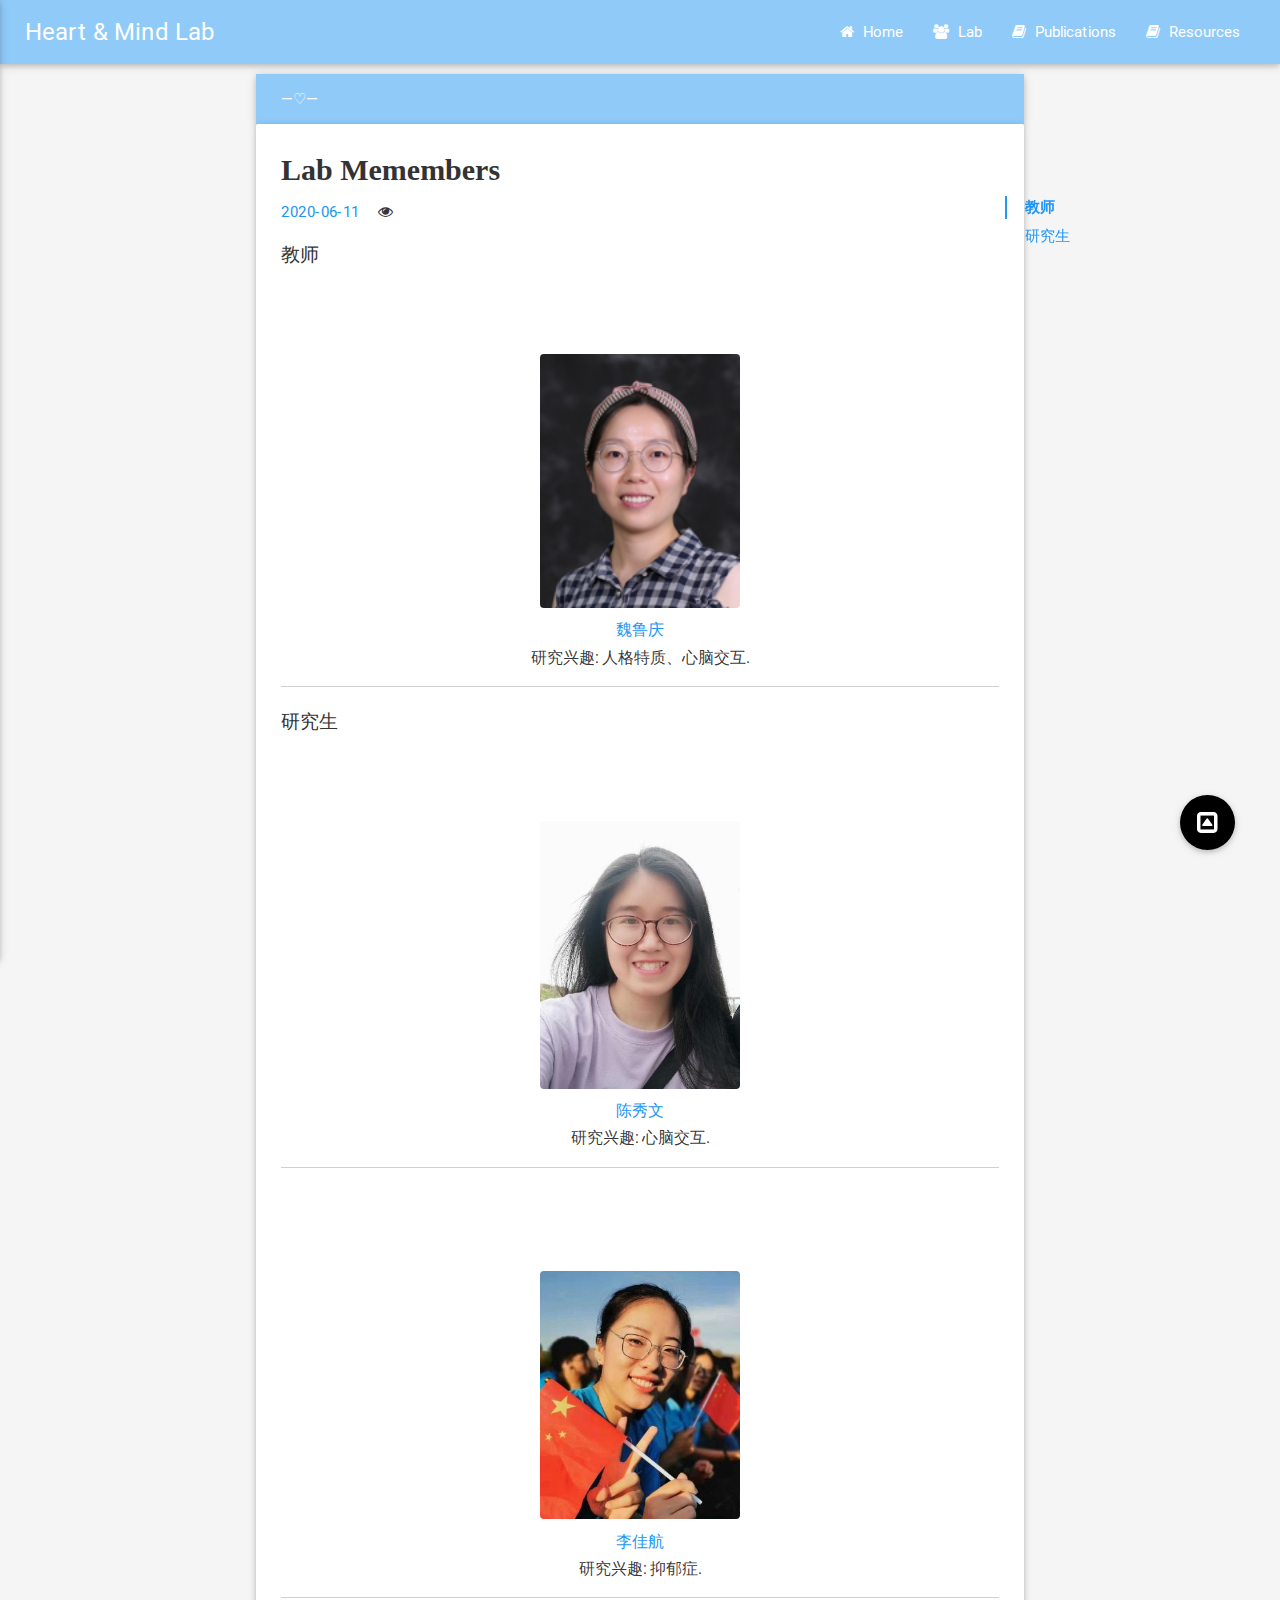
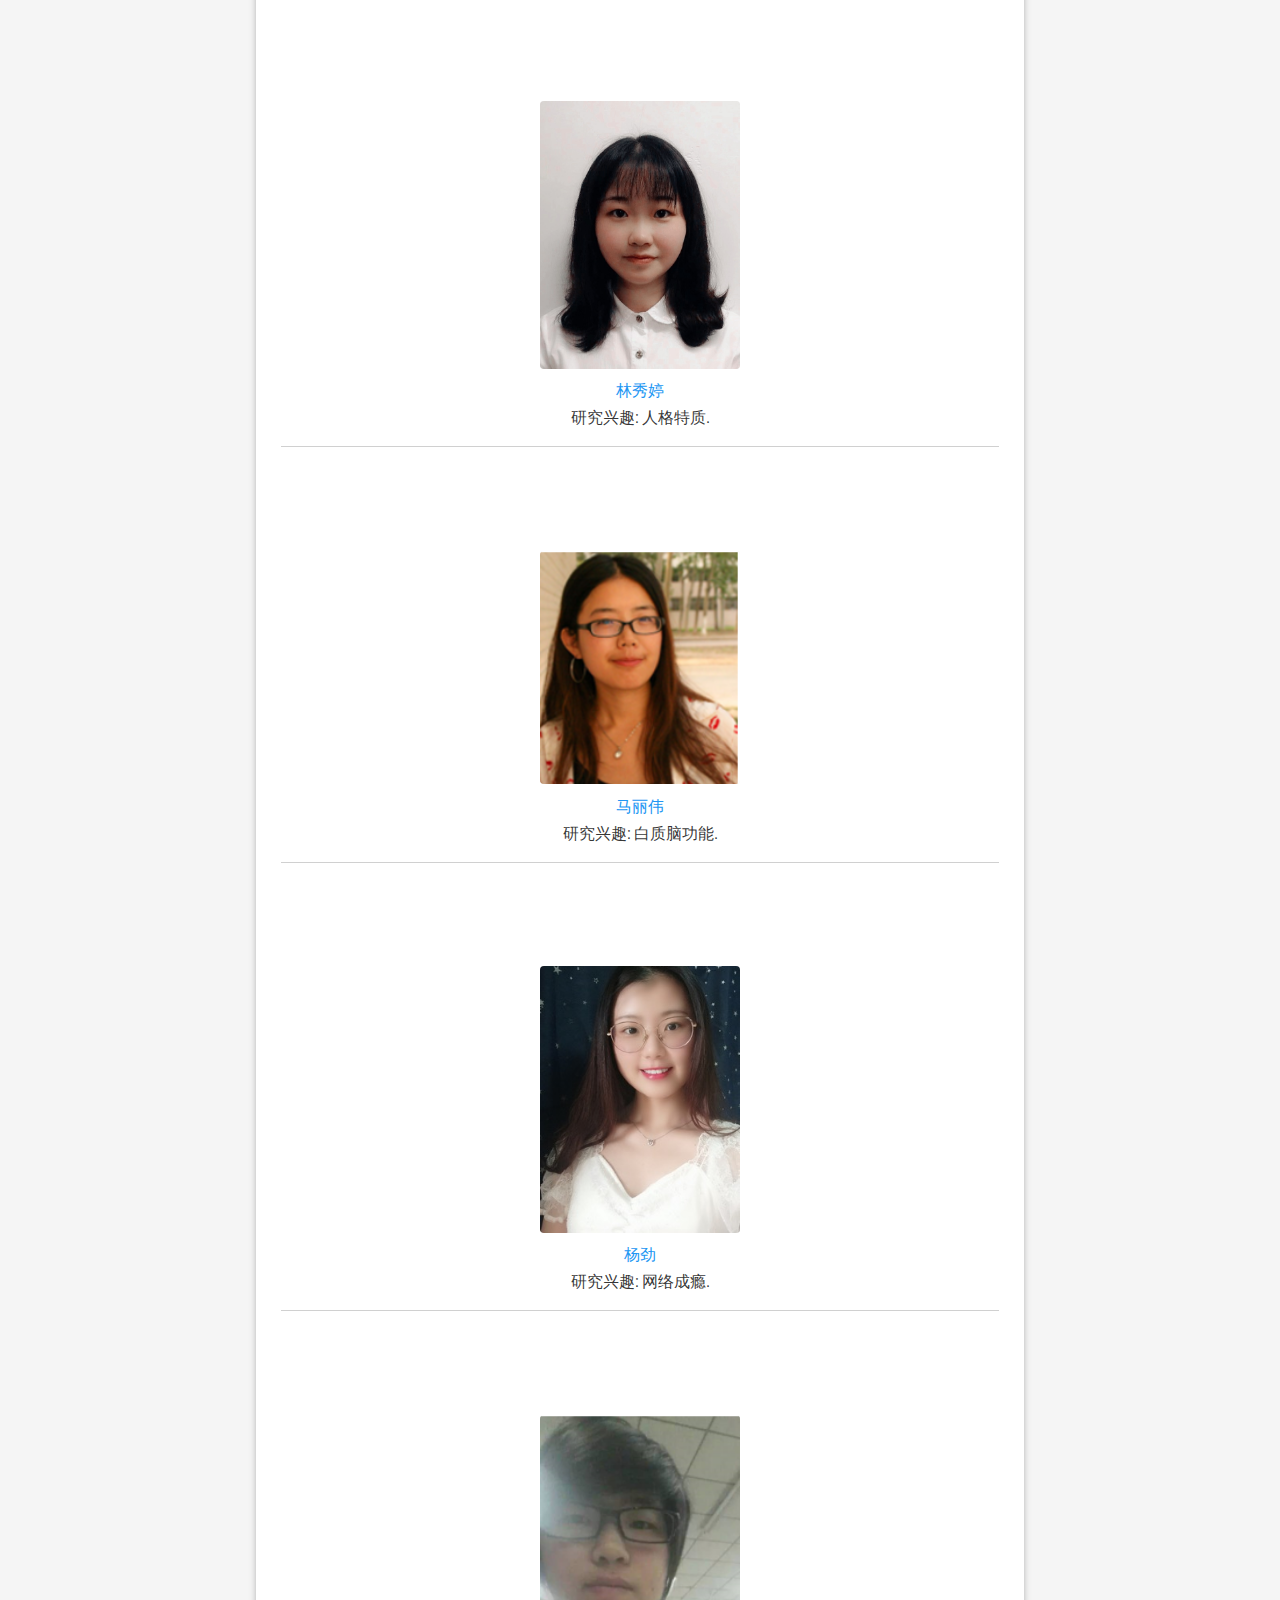
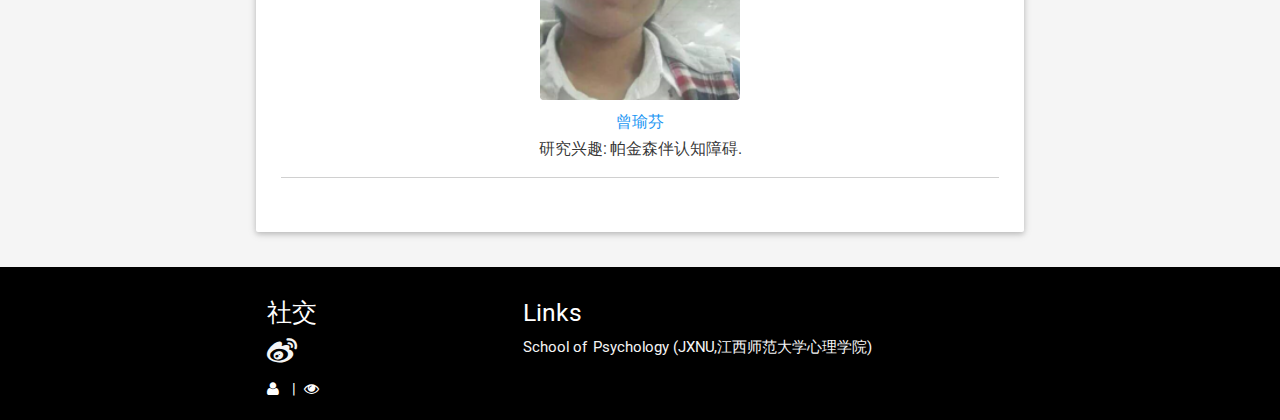
==== commit 02082122: "Site updated: 2020-06-11 21:47:34" ====
--- a/Lab/index.html
+++ b/Lab/index.html
@@ -261,10 +261,10 @@
         <div class="row">
             
             <div class="social-group col m4 s12">
-                <h5 class="white-text">被试招募</h5>
-                
-                    <a class="social-link" href="https://github.com/heartmindlab" target="_blank">
-                        <i class="fa fa-2x fa-github"></i>
+                <h5 class="white-text">社交</h5>
+                
+                    <a class="social-link" href="/Resources/index.html" target="_blank">
+                        <i class="fa fa-2x fa-weibo"></i>
                     </a>
                 
                 <div class="site-visitors-container white-text">
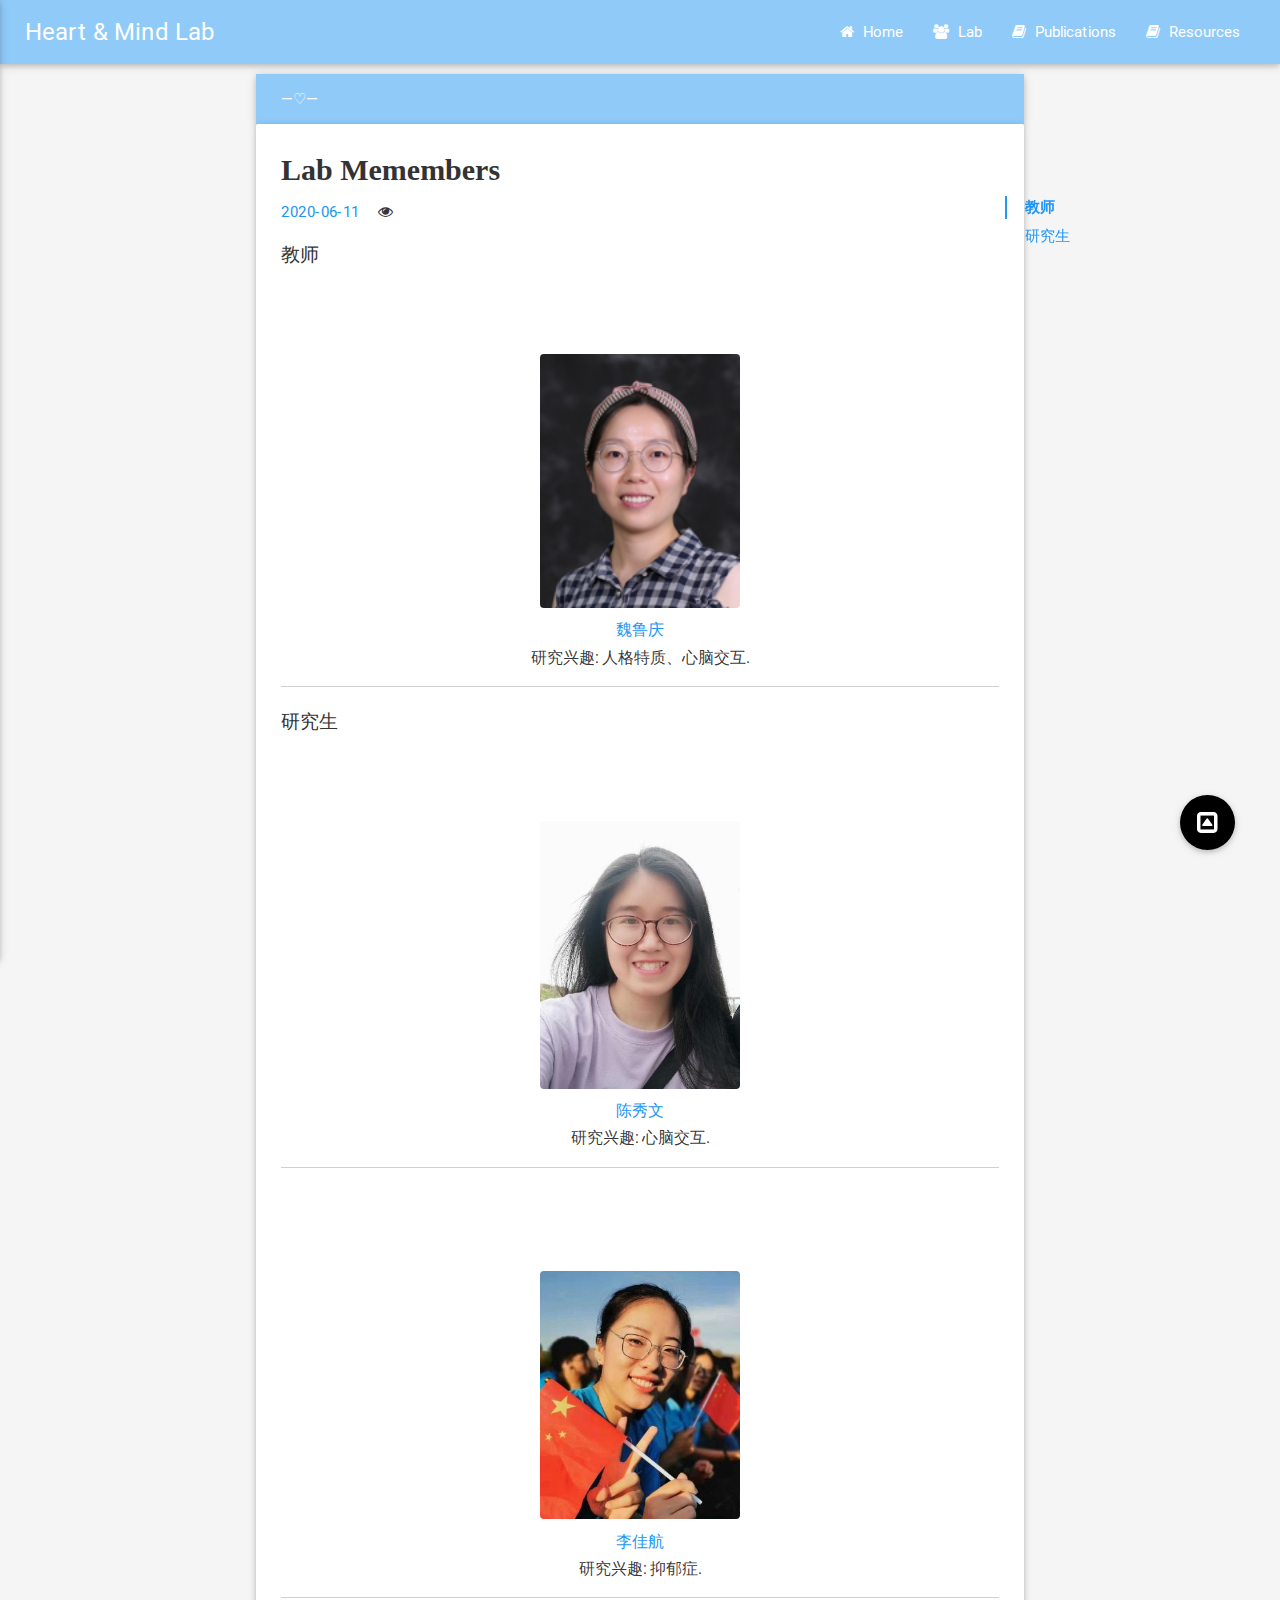
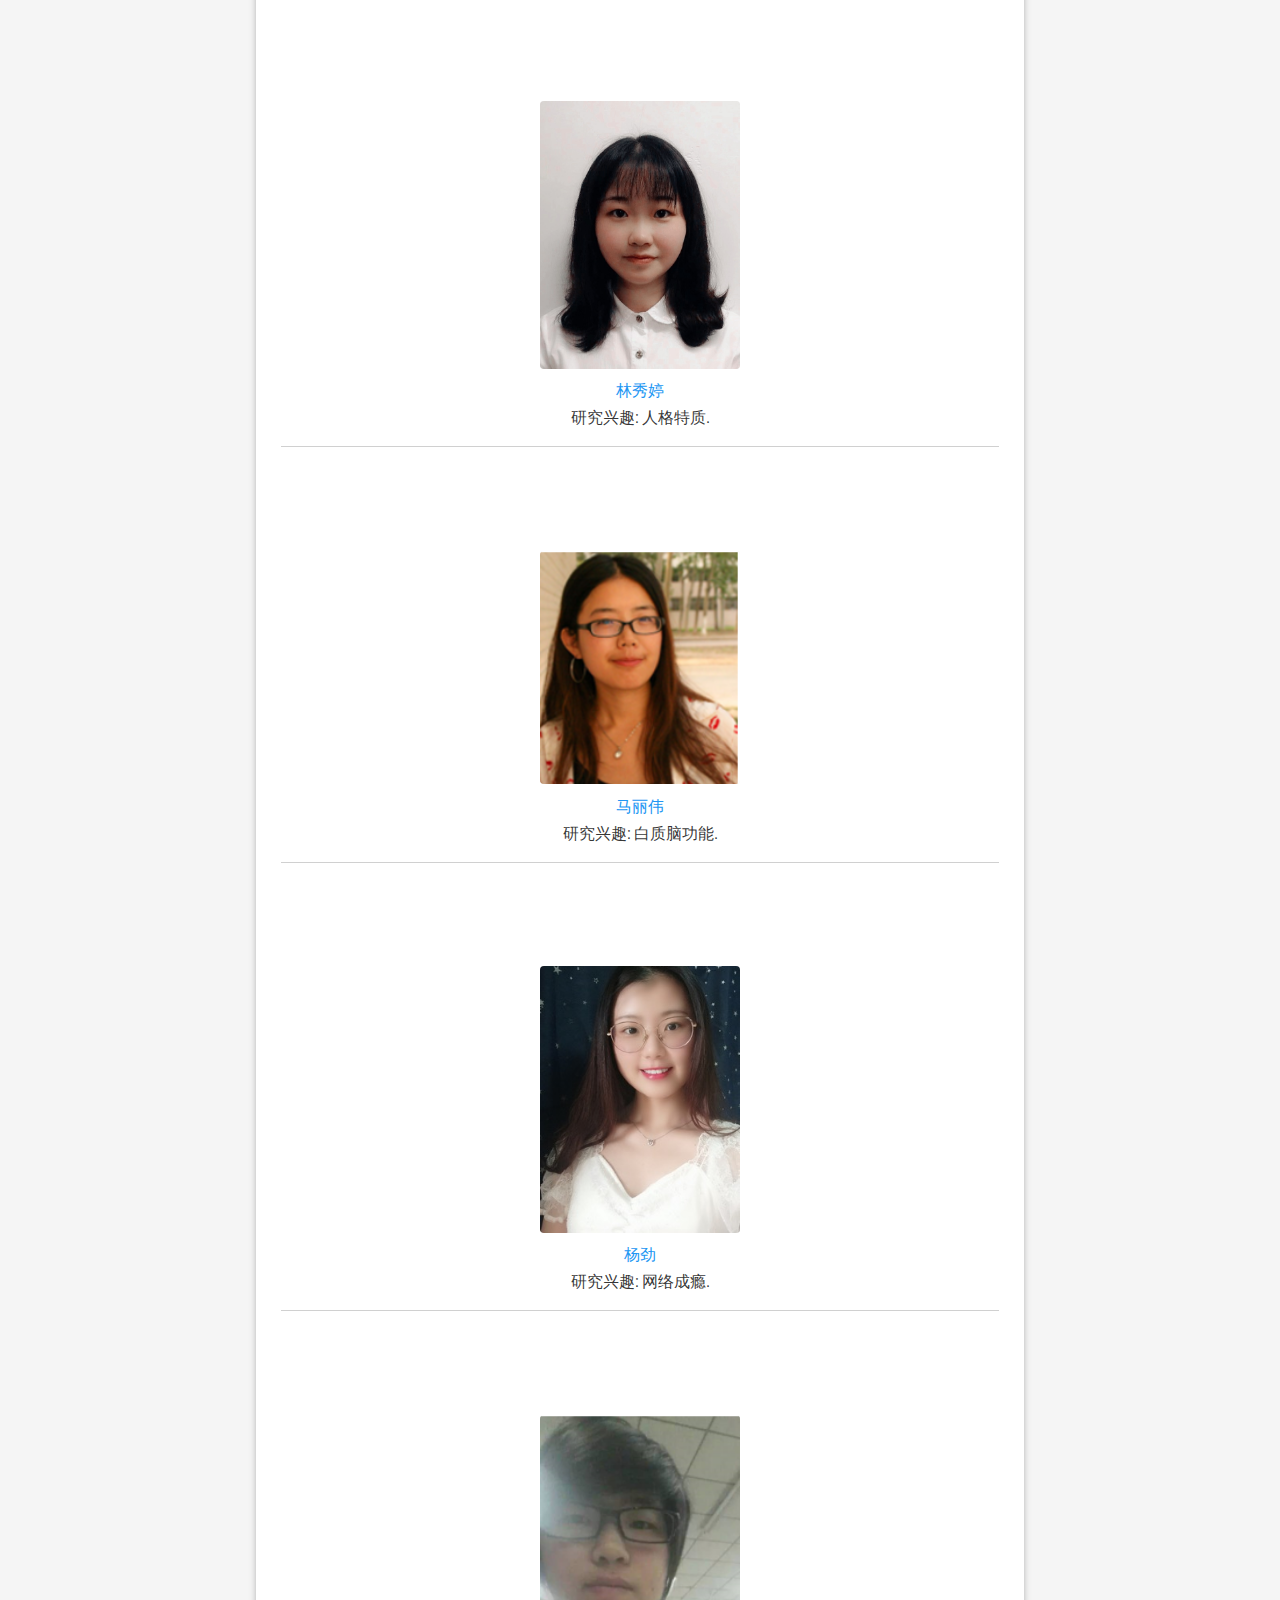
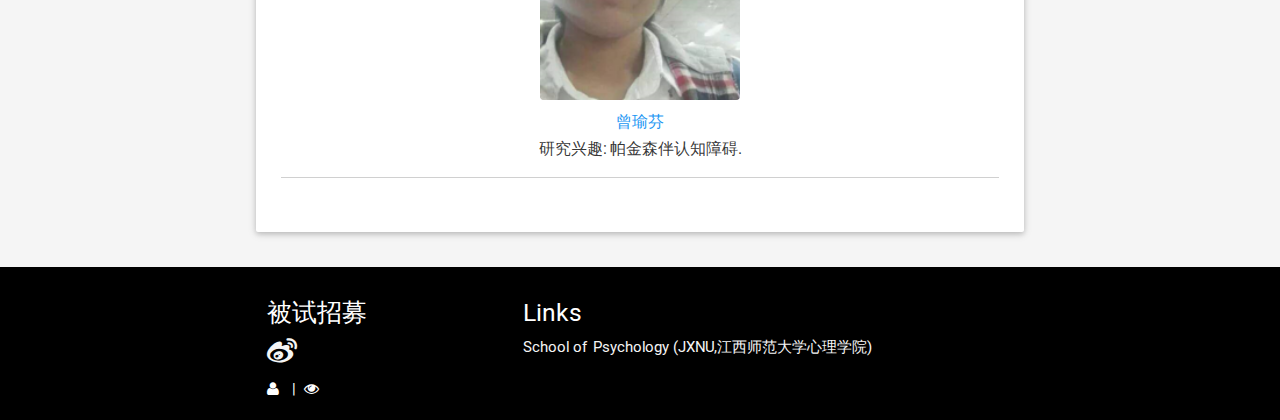
==== commit bec9330d: "Site updated: 2020-06-11 21:52:40" ====
--- a/Lab/index.html
+++ b/Lab/index.html
@@ -261,7 +261,7 @@
         <div class="row">
             
             <div class="social-group col m4 s12">
-                <h5 class="white-text">社交</h5>
+                <h5 class="white-text">被试招募</h5>
                 
                     <a class="social-link" href="/Resources/index.html" target="_blank">
                         <i class="fa fa-2x fa-weibo"></i>
